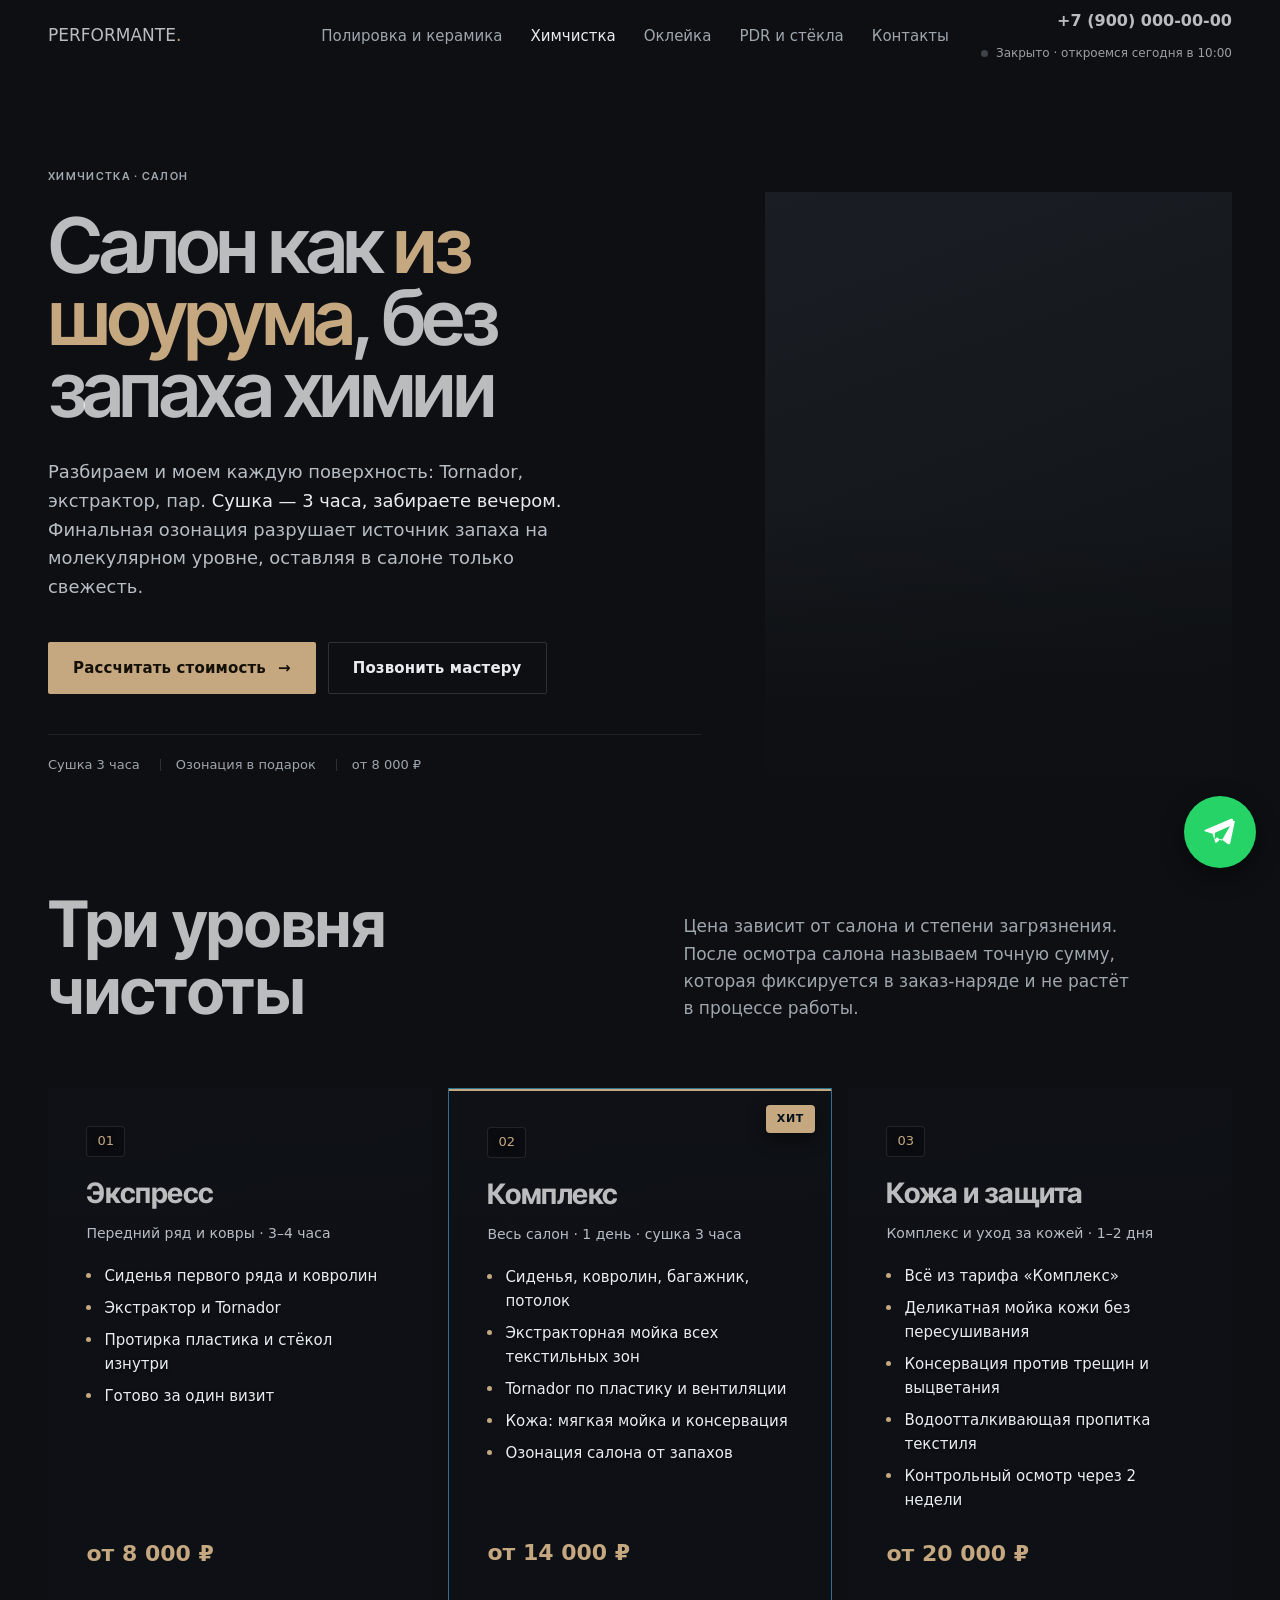
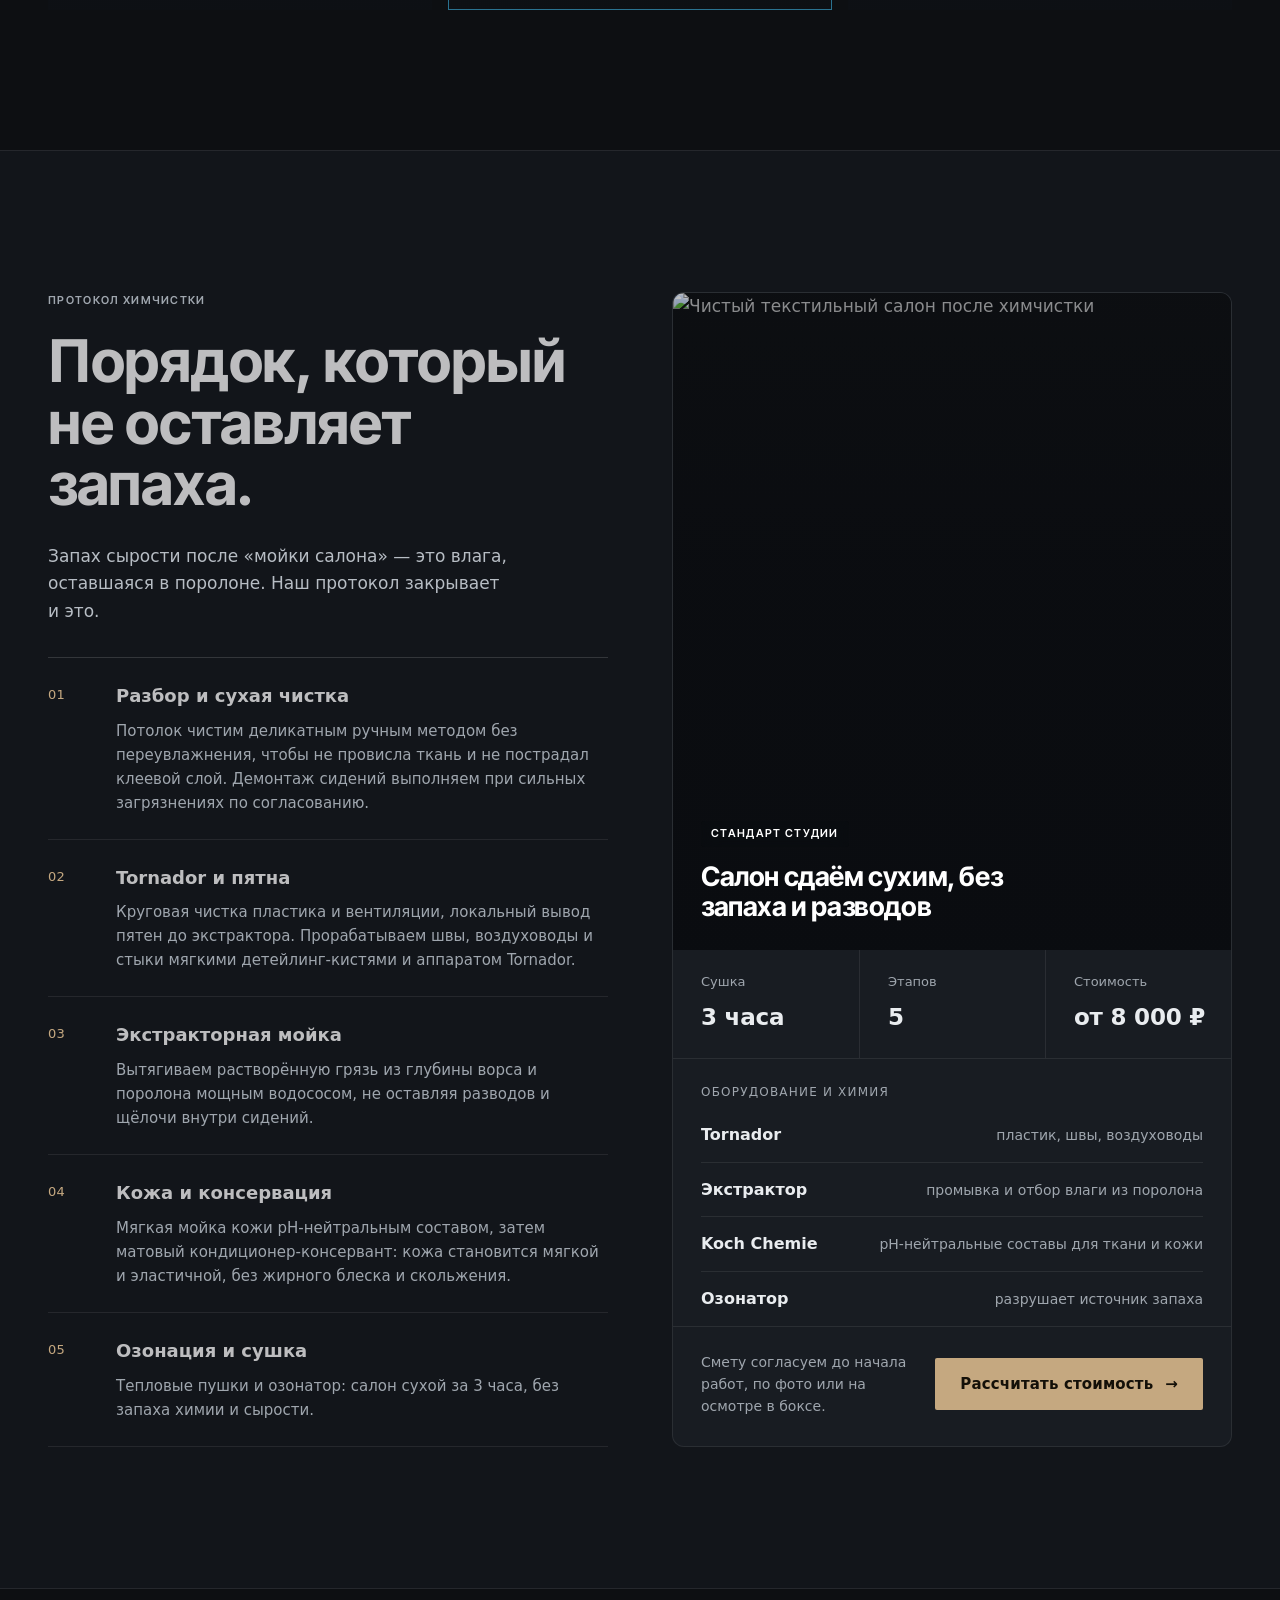
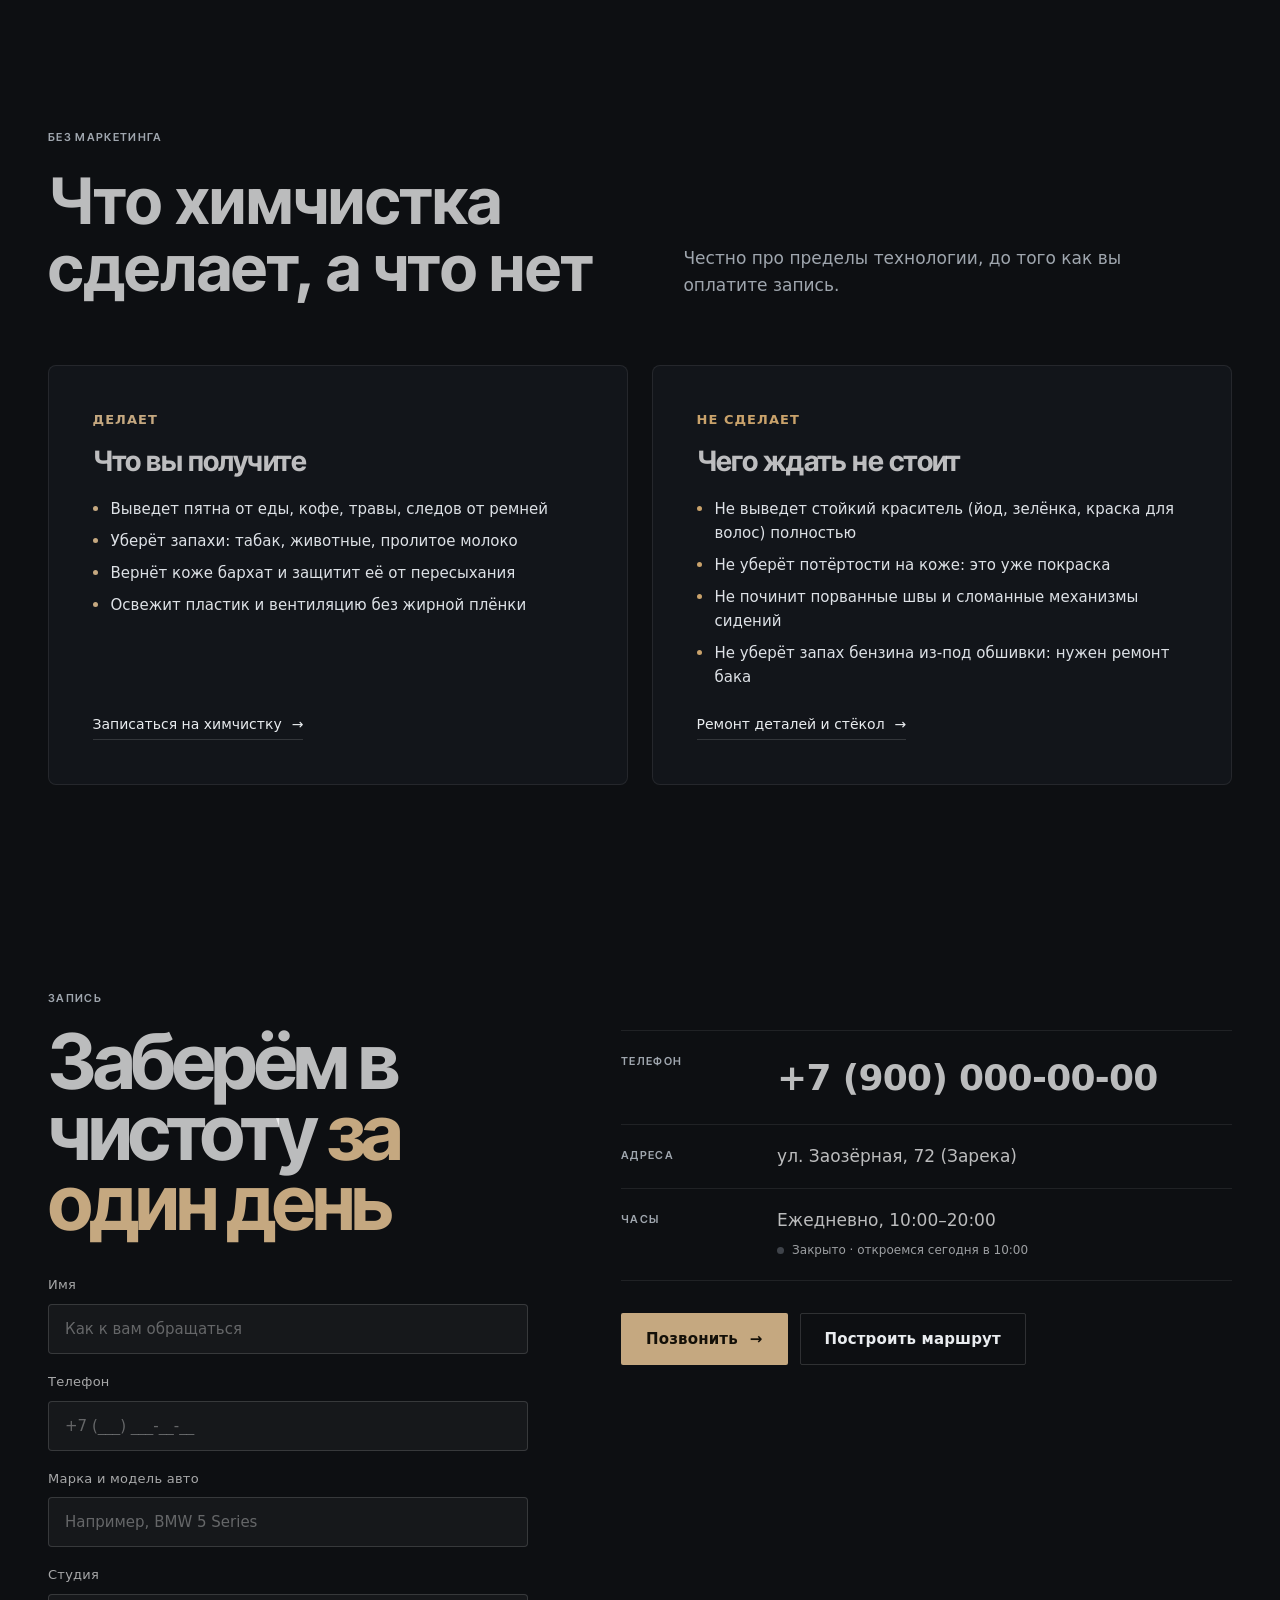
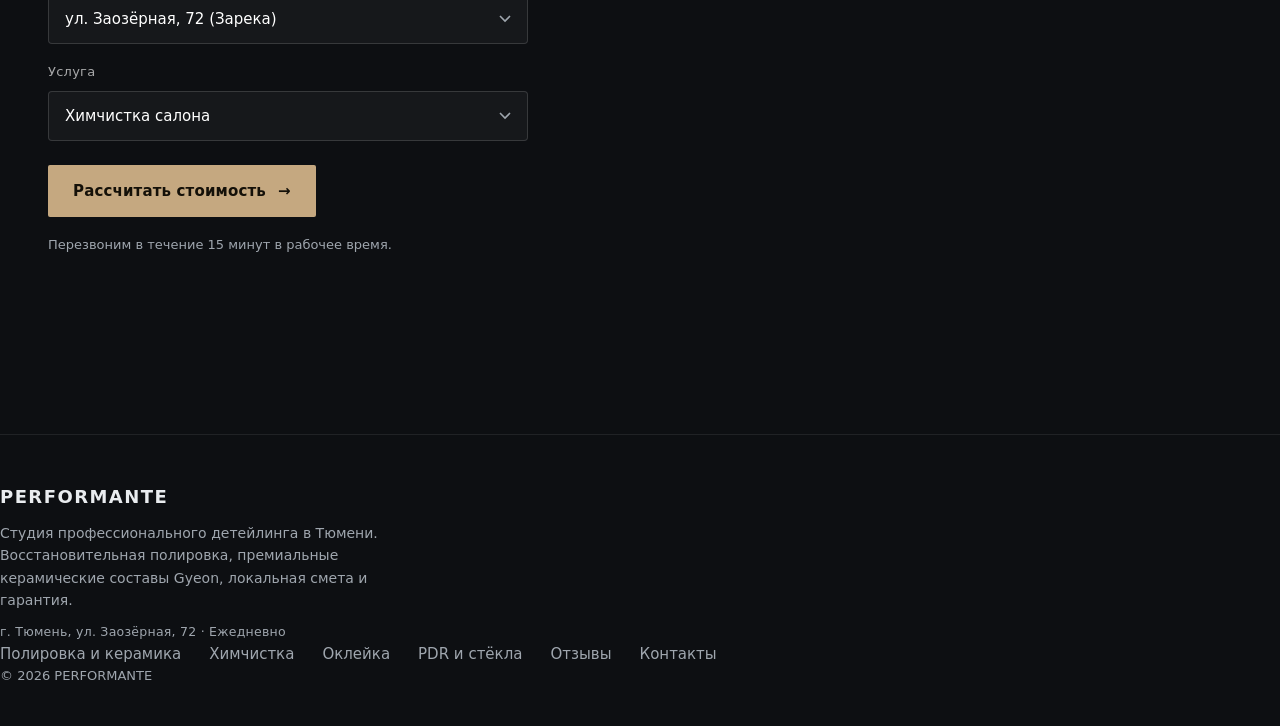
==== himchistka.html @ f7f0739e "feat: performante detailing site - standalone project - 6 pages: index, keramika, himchistka, okleyk" ====
<!DOCTYPE html>
<html lang="ru">
<head>
<meta charset="UTF-8">
<meta name="viewport" content="width=device-width, initial-scale=1, viewport-fit=cover">
<title>Химчистка салона, от 8 000 ₽ | PERFORMANTE</title>
<meta name="description" content="Комплексная детейлинг-химчистка салона в Тюмени. Tornador, экстракторная мойка, озонация от запахов, сушка за 3 часа, консервация кожи. Смета до начала работ.">
<meta name="theme-color" content="#0D0F12">
<meta property="og:type" content="website">
<meta property="og:title" content="Химчистка салона — PERFORMANTE">
<meta property="og:description" content="Tornador, экстрактор, озонация. Сушка 3 часа, салон готов к вечеру. Смета до начала работ.">
<meta property="og:image" content="assets/logo.png">
<link rel="icon" href="assets/favicon.svg">

<link rel="preconnect" href="https://fonts.googleapis.com">
<link rel="preconnect" href="https://fonts.gstatic.com" crossorigin>
<link href="https://fonts.googleapis.com/css2?family=Inter+Tight:wght@400;500;600;700&family=IBM+Plex+Mono:wght@400;500&display=swap" rel="stylesheet">
<link rel="preconnect" href="https://images.unsplash.com">
<link rel="stylesheet" href="assets/style.css">

<script type="application/ld+json">
{
  "@context": "https://schema.org",
  "@type": "Service",
  "name": "Химчистка салона",
  "provider": {
    "@type": "AutoWash",
    "name": "PERFORMANTE",
    "telephone": "+79000000000",
    "address": {
      "@type": "PostalAddress",
      "streetAddress": "ул. Заозёрная, 72 (мкр. Зарека)",
      "addressLocality": "Тюмень",
      "addressCountry": "RU"
    }
  },
  "offers": {
    "@type": "Offer",
    "priceCurrency": "RUB",
    "price": "8000",
    "priceSpecification": { "@type": "PriceSpecification", "minPrice": "8000", "priceCurrency": "RUB" }
  }
}
</script>
</head>
<body>
<a class="skip" href="#main">Перейти к содержанию</a>

<!-- ===== Шапка ===== -->
<header class="header" id="header">
  <div class="wrap">
    <a class="logo" href="index.html" aria-label="PERFORMANTE DETAILING">
      <span class="logo-text">PERFORMANTE<span class="logo-accent">.</span></span>
    </a>
    <nav class="nav" aria-label="Основная навигация">
      <a href="keramika.html">Полировка и керамика</a>
      <a href="himchistka.html" aria-current="page">Химчистка</a>
      <a href="okleyka.html">Оклейка</a>
      <a href="pdr-stekla.html">PDR и стёкла</a>
      <a href="kontakty.html">Контакты</a>
    </nav>
    <div class="header-meta">
      <a class="header-phone" href="https://wa.me/79000000000?text=Здравствуйте!%20Хочу%20узнать%20стоимость%20детейлинга%20для%20моего%20авто" target="_blank" rel="noopener noreferrer">+7 (900) 000-00-00</a>
      <span class="status" data-status><span class="dot" aria-hidden="true"></span><span data-status-text>10:00–20:00 ежедневно</span></span>
    </div>
    <button class="burger" id="burger" aria-label="Открыть меню" aria-expanded="false" aria-controls="mnav">
      <span></span><span></span>
    </button>
  </div>
</header>

<nav class="mnav" id="mnav" aria-label="Мобильная навигация">
  <a href="keramika.html">Полировка и керамика</a>
  <a href="himchistka.html" aria-current="page">Химчистка салона</a>
  <a href="okleyka.html">Оклейка плёнкой</a>
  <a href="pdr-stekla.html">PDR и стёкла</a>
      <a href="kontakty.html">Контакты</a>
  <p class="mnav-meta">ул. Заозёрная, 72 · мкр. Зарека · 10:00–20:00 ежедневно</p>
</nav>

<main id="main">

  <!-- ===== Hero ===== -->
  <section class="hero" aria-labelledby="hero-title">
    <div class="wrap">
      <div class="hero-grid">
        <div>
          <p class="label reveal"><span class="tick"></span>Химчистка · Салон</p>
          <h1 id="hero-title" class="reveal" style="margin-top:24px;font-size:clamp(40px,6vw,88px)">Салон как <span class="chrome">из шоурума</span>, без запаха химии</h1>
          <p class="hero-lead reveal">
            Разбираем и моем каждую поверхность: Tornador, экстрактор, пар.
            <em>Сушка&nbsp;— 3&nbsp;часа, забираете вечером.</em> Финальная озонация разрушает источник запаха на молекулярном уровне, оставляя в салоне только свежесть.
          </p>
          <div class="hero-cta reveal">
            <a class="btn btn-primary" href="https://wa.me/79000000000?text=Здравствуйте!%20Хочу%20узнать%20стоимость%20детейлинга%20для%20моего%20авто" target="_blank" rel="noopener noreferrer">Рассчитать стоимость <span class="arr" aria-hidden="true">→</span></a>
            <a class="btn btn-ghost" href="https://wa.me/79000000000?text=Здравствуйте!%20Хочу%20узнать%20стоимость%20детейлинга%20для%20моего%20авто" target="_blank" rel="noopener noreferrer">Позвонить мастеру</a>
          </div>
          <div class="hero-facts reveal">
            <span>Сушка 3 часа</span>
            <span>Озонация в подарок</span>
            <span>от 8 000 ₽</span>
          </div>
        </div>

        <figure class="hero-photo reveal" style="margin:0" data-img>
          <img
            src="https://images.unsplash.com/photo-1607860108855-64acf2078ed9?auto=format&fit=crop&w=1400&q=80"
            alt="Мастер чистит сиденье автомобиля экстрактором"
            width="1400" height="1750" fetchpriority="high">
        </figure>
      </div>
    </div>
  </section>

  <!-- ===== Тарифы ===== -->
  <section class="section" id="prices" aria-labelledby="prices-title">
    <div class="wrap">
      <div class="section-head">
        <div>
          <p class="label reveal"><span class="tick"></span>Тарифы</p>
          <h2 id="prices-title" class="reveal" style="margin-top:20px">Три уровня чистоты</h2>
        </div>
        <p class="reveal">Цена зависит от салона и степени загрязнения. После осмотра салона называем точную сумму, которая фиксируется в заказ-наряде и не растёт в процессе работы.</p>
      </div>

      <div class="tiers">
        <article class="card reveal">
          <div class="media" data-img>
            <img loading="lazy"
              src="https://images.unsplash.com/photo-1619642751034-765dfdf7c58e?auto=format&fit=crop&w=1000&q=80"
              alt="Тёмный тканевый салон, передние сиденья и ковролин крупным планом" width="1000" height="1250">
          </div>
          <div class="card-body">
            <p class="num mono">01</p>
            <h3>Экспресс</h3>
            <p class="card-meta">Передний ряд и ковры · 3–4 часа</p>
            <ul class="bullets">
              <li>Сиденья первого ряда и ковролин</li>
              <li>Экстрактор и Tornador</li>
              <li>Протирка пластика и стёкол изнутри</li>
              <li>Готово за один визит</li>
            </ul>
            <span class="price">от 8 000 ₽</span>
          </div>
        </article>

        <article class="card is-featured reveal">
          <span class="badge" aria-hidden="true">Хит</span>
          <div class="media" data-img>
            <img loading="lazy"
              src="https://images.unsplash.com/photo-1549399542-7e3f8b79c341?auto=format&fit=crop&w=1000&q=80"
              alt="Салон через открытую водительскую дверь: сиденья, руль, потолок" width="1000" height="1250">
          </div>
          <div class="card-body">
            <p class="num mono">02</p>
            <h3>Комплекс</h3>
            <p class="card-meta">Весь салон · 1 день · сушка 3 часа</p>
            <ul class="bullets">
              <li>Сиденья, ковролин, багажник, потолок</li>
              <li>Экстракторная мойка всех текстильных зон</li>
              <li>Tornador по пластику и вентиляции</li>
              <li>Кожа: мягкая мойка и консервация</li>
              <li>Озонация салона от запахов</li>
            </ul>
            <span class="price">от 14 000 ₽</span>
          </div>
        </article>

        <article class="card reveal">
          <div class="media" data-img>
            <img loading="lazy"
              src="https://images.unsplash.com/photo-1609521263047-f8f205293f24?auto=format&fit=crop&w=1000&q=80"
              alt="Тёмные кожаные сиденья после чистки и консервации" width="1000" height="1250">
          </div>
          <div class="card-body">
            <p class="num mono">03</p>
            <h3>Кожа и защита</h3>
            <p class="card-meta">Комплекс и уход за кожей · 1–2 дня</p>
            <ul class="bullets">
              <li>Всё из тарифа «Комплекс»</li>
              <li>Деликатная мойка кожи без пересушивания</li>
              <li>Консервация против трещин и выцветания</li>
              <li>Водоотталкивающая пропитка текстиля</li>
              <li>Контрольный осмотр через 2 недели</li>
            </ul>
            <span class="price">от 20 000 ₽</span>
          </div>
        </article>
      </div>
    </div>
  </section>

  <!-- ===== Протокол + кейс ===== -->
  <section class="section protocol protocol--std" aria-labelledby="protocol-title">
    <div class="wrap protocol-grid">
      <div>
        <p class="label reveal"><span class="tick"></span>Протокол химчистки</p>
        <h2 id="protocol-title" class="reveal" style="margin-top:20px">Порядок, который не оставляет запаха.</h2>
        <p class="lead reveal">Запах сырости после «мойки салона» — это влага, оставшаяся в поролоне. Наш протокол закрывает и это.</p>

        <dl class="sheet reveal" style="margin-top:32px">
          <div class="sheet-row">
            <span class="step mono">01</span>
            <dt>Разбор и сухая чистка</dt>
            <dd>Потолок чистим деликатным ручным методом без переувлажнения, чтобы не провисла ткань и не пострадал клеевой слой. Демонтаж сидений выполняем при сильных загрязнениях по согласованию.</dd>
          </div>
          <div class="sheet-row">
            <span class="step mono">02</span>
            <dt>Tornador и пятна</dt>
            <dd>Круговая чистка пластика и вентиляции, локальный вывод пятен до экстрактора. Прорабатываем швы, воздуховоды и стыки мягкими детейлинг-кистями и аппаратом Tornador.</dd>
          </div>
          <div class="sheet-row">
            <span class="step mono">03</span>
            <dt>Экстракторная мойка</dt>
            <dd>Вытягиваем растворённую грязь из глубины ворса и поролона мощным водососом, не оставляя разводов и щёлочи внутри сидений.</dd>
          </div>
          <div class="sheet-row">
            <span class="step mono">04</span>
            <dt>Кожа и консервация</dt>
            <dd>Мягкая мойка кожи pH-нейтральным составом, затем матовый кондиционер-консервант: кожа становится мягкой и эластичной, без жирного блеска и скольжения.</dd>
          </div>
          <div class="sheet-row">
            <span class="step mono">05</span>
            <dt>Озонация и сушка</dt>
            <dd>Тепловые пушки и озонатор: салон сухой за 3 часа, без запаха химии и сырости.</dd>
          </div>
        </dl>
      </div>

      <article class="std-card reveal" aria-labelledby="std-title">
        <figure class="std-photo">
          <img loading="lazy"
            src="https://images.unsplash.com/photo-1563720223185-11003d516935?auto=format&fit=crop&w=1200&q=80"
            alt="Чистый текстильный салон после химчистки" width="1200" height="800">
          <figcaption class="std-photo-cap">
            <span class="std-tag">Стандарт студии</span>
            <h3 id="std-title">Салон сдаём сухим, без запаха и разводов</h3>
          </figcaption>
        </figure>

        <dl class="std-stats">
          <div><dt>Сушка</dt><dd>3 часа</dd></div>
          <div><dt>Этапов</dt><dd>5</dd></div>
          <div><dt>Стоимость</dt><dd>от 8 000 ₽</dd></div>
        </dl>

        <div class="std-block">
          <p class="std-subtitle">Оборудование и химия</p>
          <ul class="std-list">
            <li><span class="std-name">Tornador</span><span class="std-note">пластик, швы, воздуховоды</span></li>
            <li><span class="std-name">Экстрактор</span><span class="std-note">промывка и отбор влаги из поролона</span></li>
            <li><span class="std-name">Koch Chemie</span><span class="std-note">pH-нейтральные составы для ткани и кожи</span></li>
            <li><span class="std-name">Озонатор</span><span class="std-note">разрушает источник запаха</span></li>
          </ul>
        </div>

        <div class="std-foot">
          <p>Смету согласуем до начала работ, по фото или на осмотре в боксе.</p>
          <a class="btn btn-primary" href="https://wa.me/79000000000?text=Здравствуйте!%20Хочу%20узнать%20стоимость%20детейлинга%20для%20моего%20авто" target="_blank" rel="noopener noreferrer">Рассчитать стоимость <span class="arr" aria-hidden="true">→</span></a>
        </div>
      </article>
    </div>
  </section>

  <!-- ===== Честность ===== -->
  <section class="section" aria-labelledby="honest-title">
    <div class="wrap">
      <div class="section-head">
        <div>
          <p class="label reveal"><span class="tick"></span>Без маркетинга</p>
          <h2 id="honest-title" class="reveal" style="margin-top:20px">Что химчистка сделает, а что нет</h2>
        </div>
        <p class="reveal">Честно про пределы технологии, до того как вы оплатите запись.</p>
      </div>

      <div class="compare">
        <article class="compare-card reveal">
          <p class="compare-kicker">Делает</p>
          <h3>Что вы получите</h3>
          <ul class="bullets">
            <li>Выведет пятна от еды, кофе, травы, следов от ремней</li>
            <li>Уберёт запахи: табак, животные, пролитое молоко</li>
            <li>Вернёт коже бархат и защитит её от пересыхания</li>
            <li>Освежит пластик и вентиляцию без жирной плёнки</li>
          </ul>
          <a class="more" href="https://wa.me/79000000000?text=Здравствуйте!%20Хочу%20узнать%20стоимость%20детейлинга%20для%20моего%20авто" target="_blank" rel="noopener noreferrer"><span>Записаться на химчистку</span> <span aria-hidden="true">→</span></a>
        </article>
        <article class="compare-card is-limit reveal">
          <p class="compare-kicker">Не сделает</p>
          <h3>Чего ждать не стоит</h3>
          <ul class="bullets">
            <li>Не выведет стойкий краситель (йод, зелёнка, краска для волос) полностью</li>
            <li>Не уберёт потёртости на коже: это уже покраска</li>
            <li>Не починит порванные швы и сломанные механизмы сидений</li>
            <li>Не уберёт запах бензина из-под обшивки: нужен ремонт бака</li>
          </ul>
          <a class="more" href="pdr-stekla.html"><span>Ремонт деталей и стёкол</span> <span aria-hidden="true">→</span></a>
        </article>
      </div>
    </div>
  </section>

  <!-- ===== Запись ===== -->
  <section class="section contacts" id="form" aria-labelledby="form-title">
    <div class="wrap contacts-grid">
      <div>
        <p class="label reveal"><span class="tick"></span>Запись</p>
        <h2 id="form-title" class="reveal" style="margin-top:20px;font-size:clamp(40px,6vw,84px)">Заберём в чистоту <span class="chrome">за один день</span></h2>

        <form class="lead-form reveal" id="lead" action="/api/lead" method="post" novalidate>
          <input type="hidden" name="page" value="himchistka">
          <label class="field">Имя
            <input type="text" name="name" autocomplete="name" required minlength="2" maxlength="60" placeholder="Как к вам обращаться">
          </label>
          <label class="field">Телефон
            <input type="tel" name="phone" autocomplete="tel" inputmode="tel" required placeholder="+7 (___) ___-__-__">
          </label>
          <label class="field">Марка и модель авто
            <input type="text" name="car" required maxlength="80" placeholder="Например, BMW 5 Series">
          </label>
          <label class="field">Студия
            <select name="branch" required>
              <option value="ул. Заозёрная, 72">ул. Заозёрная, 72 (Зарека)</option>
              <option value="ул. Заозёрная, 72">ул. Заозёрная, 72 (Зарека)</option>
            </select>
          </label>
          <label class="field">Услуга
            <select name="service" required>
              <option value="Полировка и керамика">Полировка и керамика</option>
              <option value="Химчистка салона" selected>Химчистка салона</option>
              <option value="Оклейка защитной плёнкой">Оклейка защитной плёнкой</option>
              <option value="PDR и ремонт стёкол">PDR и ремонт стёкол</option>
              <option value="Комплексный детейлинг">Комплексный детейлинг</option>
            </select>
          </label>
          <input class="hp" type="text" name="website" tabindex="-1" autocomplete="off" aria-hidden="true">
          <button class="btn btn-primary" type="submit">Рассчитать стоимость <span class="arr" aria-hidden="true">→</span></button>
          <p class="form-note">Перезвоним в течение 15 минут в рабочее время.</p>
          <p class="form-status" role="status" aria-live="polite" data-form-status></p>
        </form>
      </div>

      <div>
        <div class="c-list reveal">
          <div class="c-row">
            <span class="label">Телефон</span>
            <a class="c-phone" href="https://wa.me/79000000000?text=Здравствуйте!%20Хочу%20узнать%20стоимость%20детейлинга%20для%20моего%20авто" target="_blank" rel="noopener noreferrer">+7 (900) 000-00-00</a>
          </div>
          <div class="c-row">
            <span class="label">Адреса</span>
            <span>ул. Заозёрная, 72 (Зарека)</span>
          </div>
          <div class="c-row">
            <span class="label">Часы</span>
            <span>Ежедневно, 10:00–20:00<br>
              <span class="status" data-status style="margin-top:6px"><span class="dot" aria-hidden="true"></span><span data-status-text>—</span></span>
            </span>
          </div>
        </div>
        <div class="c-cta reveal">
          <a class="btn btn-primary" href="https://wa.me/79000000000?text=Здравствуйте!%20Хочу%20узнать%20стоимость%20детейлинга%20для%20моего%20авто" target="_blank" rel="noopener noreferrer">Позвонить <span class="arr" aria-hidden="true">→</span></a>
          <a class="btn btn-ghost" target="_blank" rel="noopener"
             href="https://yandex.ru/maps/?text=%D0%A2%D1%8E%D0%BC%D0%B5%D0%BD%D1%8C%2C%20%D1%83%D0%BB.%20%D0%97%D0%B0%D0%BE%D0%B7%D1%91%D1%80%D0%BD%D0%B0%D1%8F%2C%2072">
             Построить маршрут</a>
        </div>
      </div>
    </div>
  </section>
</main>

<!-- ===== Футер ===== -->
<footer class="footer">
    <div class="footer-brand">
      <a class="logo-text" href="index.html">PERFORMANTE</a>
      <p class="footer-desc">Студия профессионального детейлинга в Тюмени. Восстановительная полировка, премиальные керамические составы Gyeon, локальная смета и гарантия.</p>
      <small class="footer-meta">г. Тюмень, ул. Заозёрная, 72 · Ежедневно</small>
    </div>
    <nav aria-label="Навигация в подвале">
      <a href="keramika.html">Полировка и керамика</a>
      <a href="himchistka.html">Химчистка</a>
      <a href="okleyka.html">Оклейка</a>
      <a href="pdr-stekla.html">PDR и стёкла</a>
      <a href="index.html#reviews">Отзывы</a>
      <a href="kontakty.html">Контакты</a>
    </nav>
    <p class="foot-copy">© <span id="year">2026</span> PERFORMANTE</p>
  </div>
</footer>

<!-- ===== Липкая мобильная панель ===== -->
<div class="mbar" role="region" aria-label="Быстрая связь">
  <span class="status" data-status><span class="dot" aria-hidden="true"></span><span data-status-text>10:00–20:00</span></span>
  <a class="btn btn-primary" href="https://wa.me/79000000000?text=Здравствуйте!%20Хочу%20узнать%20стоимость%20детейлинга%20для%20моего%20авто" target="_blank" rel="noopener noreferrer">Позвонить</a>
  <a class="btn btn-ghost" href="https://wa.me/79000000000?text=Здравствуйте!%20Хочу%20узнать%20стоимость%20детейлинга%20для%20моего%20авто" target="_blank" rel="noopener noreferrer">Записаться</a>
</div>

<script>
(function () {
  'use strict';

  /* ---- Статус Открыто/Закрыто ---- */
  var OPEN = 10 * 60, CLOSE = 20 * 60;
  function ekbMinutes() {
    var parts = new Intl.DateTimeFormat('ru-RU', {
      timeZone: 'Asia/Yekaterinburg', hour: '2-digit', minute: '2-digit', hour12: false
    }).formatToParts(new Date());
    var h = 0, m = 0;
    parts.forEach(function (p) {
      if (p.type === 'hour') h = parseInt(p.value, 10) % 24;
      if (p.type === 'minute') m = parseInt(p.value, 10);
    });
    return h * 60 + m;
  }
  function updateStatus() {
    var now = ekbMinutes();
    var open = now >= OPEN && now < CLOSE;
    var text;
    if (open) {
      text = (CLOSE - now <= 60) ? 'Открыто · закрываемся в 20:00' : 'Открыто до 20:00';
    } else {
      text = now < OPEN ? 'Закрыто · откроемся сегодня в 10:00' : 'Закрыто · откроемся завтра в 10:00';
    }
    document.querySelectorAll('[data-status]').forEach(function (el) {
      el.classList.toggle('is-open', open);
      var t = el.querySelector('[data-status-text]');
      if (t) t.textContent = text;
    });
  }
  updateStatus();
  setInterval(updateStatus, 60000);

  /* ---- Шапка при скролле ---- */
  var header = document.getElementById('header');
  function onScroll() { header.classList.toggle('is-scrolled', window.scrollY > 8); }
  onScroll();
  window.addEventListener('scroll', onScroll, { passive: true });

  /* ---- Мобильное меню ---- */
  var burger = document.getElementById('burger');
  var mnav = document.getElementById('mnav');
  function setMenu(open) {
    burger.setAttribute('aria-expanded', String(open));
    burger.setAttribute('aria-label', open ? 'Закрыть меню' : 'Открыть меню');
    mnav.classList.toggle('is-open', open);
    document.body.style.overflow = open ? 'hidden' : '';
  }
  burger.addEventListener('click', function () {
    setMenu(burger.getAttribute('aria-expanded') !== 'true');
  });
  mnav.addEventListener('click', function (e) { if (e.target.tagName === 'A') setMenu(false); });
  document.addEventListener('keydown', function (e) {
    if (e.key === 'Escape' && mnav.classList.contains('is-open')) { setMenu(false); burger.focus(); }
  });

  /* ---- Фолбэк битых фото ---- */
  document.querySelectorAll('[data-img] img').forEach(function (img) {
    var box = img.closest('[data-img]');
    function broken() { box.classList.add('is-broken'); }
    if (img.complete && img.naturalWidth === 0) broken();
    img.addEventListener('error', broken);
  });

  /* ---- Появление блоков ---- */
  var targets = document.querySelectorAll('.reveal, .hero-photo');
  if ('IntersectionObserver' in window) {
    var io = new IntersectionObserver(function (entries) {
      entries.forEach(function (en) {
        if (en.isIntersecting) { en.target.classList.add('is-in'); io.unobserve(en.target); }
      });
    }, { rootMargin: '0px 0px -8% 0px', threshold: 0.08 });
    targets.forEach(function (el) { io.observe(el); });
  } else {
    targets.forEach(function (el) { el.classList.add('is-in'); });
  }

    /* ---- Форма заявки ---- */
  var form = document.getElementById('lead');
  if (form) {
    var statusEl = form.querySelector('[data-form-status]');
    form.addEventListener('submit', function (e) {
      e.preventDefault();
      var name = form.elements.name.value.trim();
      var phone = form.elements.phone.value.trim();
      var car = form.elements.car.value.trim();
      var branch = form.elements.branch.value;
      var service = form.elements.service.value;
      form.classList.add('was-validated');
      if (name.length < 2 || phone.replace(/\D/g, '').length < 10 || car.length < 2 || service === '') {
        statusEl.classList.add('is-error');
        statusEl.textContent = 'Заполните имя, телефон, марку авто и выберите услугу.';
        return;
      }
      statusEl.classList.remove('is-error');
      statusEl.textContent = 'Отправляем…';
      var btn = form.querySelector('button[type="submit"]');
      btn.disabled = true;
      fetch(form.action, {
        method: 'POST',
        headers: { 'Content-Type': 'application/json' },
        body: JSON.stringify({
          name: name,
          phone: phone,
          car: car,
          branch: branch,
          service: service,
          page: form.elements.page ? form.elements.page.value : ''
        })
      }).then(function (r) {
        if (!r.ok) throw new Error('bad status');
        statusEl.textContent = 'Заявка принята. Мастер перезвонит в течение 15 минут в рабочее время.';
        form.reset();
      }).catch(function () {
        statusEl.textContent = 'Не отправилось. Позвоните нам: +7 (900) 000-00-00.';
      }).finally(function () {
        btn.disabled = false;
      });
    });
  }

  /* ---- Год ---- */
  var y = document.getElementById('year');
  if (y) y.textContent = new Date().getFullYear();
})();
</script>
  <div class="floating-messengers" aria-label="Быстрая связь в мессенджерах">
    <a class="fm-wa" href="https://wa.me/79000000000?text=Здравствуйте!%20Хочу%20узнать%20стоимость%20детейлинга%20для%20моего%20авто" target="_blank" rel="noopener" aria-label="Написать в WhatsApp">
      <svg viewBox="0 0 24 24" fill="currentColor" aria-hidden="true"><path d="M21.94 4.6 18.9 19.16c-.23 1.03-.84 1.28-1.7.8l-4.7-3.47-2.27 2.18c-.25.25-.46.46-.94.46-.47 0-.4-.18-.56-.63L6.99 13.2l-4.66-1.46c-1.01-.31-1.03-1 .21-1.48L19.42 3.2c.83-.31 1.63.19 1.35 1.4h.17ZM8.66 12.53l-.32 4.6 1.63-1.6 3.13 2.31 5.6-9.9-10.04 4.59Z"/></svg>
    </a>
  </div>
</body>
</html>
---- assets/style.css ----
/* ===== Шрифты ===== */
@font-face{
  font-family:"Garamond Libre";
  src:url("fonts/GaramondLibre-Regular.ttf") format("truetype");
  font-weight:400;font-style:normal;font-display:swap;
}
@font-face{
  font-family:"Garamond Libre";
  src:url("fonts/GaramondLibre-Bold.ttf") format("truetype");
  font-weight:700;font-style:normal;font-display:swap;
}
@font-face{
  font-family:"Garamond Libre";
  src:url("fonts/GaramondLibre-Italic.ttf") format("truetype");
  font-weight:400;font-style:italic;font-display:swap;
}

/* ===== Токены ===== */
:root{
  --bg:#0D0F12;
  --bg-2:#12151A;
  --bg-3:#181C22;
  --line:rgba(255,255,255,.08);
  --line-2:rgba(255,255,255,.14);
  --text:#E9ECEF;
  --muted:#9FA6AE;
   --accent:#C5A880;--accent-glow:rgba(197,168,128,0.25);--cyan:var(--accent);
  --accent-ink:#141008;--cyan-ink:var(--accent-ink);
  /* Хром: только логотип и крупные заголовки */
  --chrome:linear-gradient(176deg,#FFFFFF 0%,#D9DEE4 30%,#8E969F 49%,#5E656D 53%,#C9CFD6 72%,#F2F4F6 100%);
  --sans:"Manrope",system-ui,-apple-system,"Segoe UI",Roboto,sans-serif;
  --display:"Inter Tight",system-ui,-apple-system,"Segoe UI",Roboto,sans-serif;
  --mono:var(--sans);
  --ease:cubic-bezier(.2,.7,.1,1);
  --wrap:1280px;
  --pad:clamp(20px,4vw,48px);
  --header-h:72px;
}

*,*::before,*::after{box-sizing:border-box}
html{scroll-behavior:smooth;-webkit-text-size-adjust:100%}
body{
  margin:0;background:var(--bg);color:var(--text);
  font:400 17px/1.6 var(--sans);color:rgba(255,255,255,.72);
  -webkit-font-smoothing:antialiased;text-rendering:optimizeLegibility;
}
img{display:block;max-width:100%;height:auto}
a{color:inherit;text-decoration:none}
button{font:inherit;color:inherit}
:focus-visible{outline:2px solid var(--cyan);outline-offset:3px;border-radius:2px}

.skip{position:absolute;left:-9999px;top:8px;z-index:200;background:var(--cyan);color:var(--cyan-ink);padding:10px 14px;font-weight:600}
.skip:focus{left:8px}

.wrap{max-width:var(--wrap);margin:0 auto;padding:0 var(--pad)}
.mono{font-family:var(--mono);font-size:13px;letter-spacing:.02em}
.label{font-family:var(--display);font-size:11px;font-weight:600;letter-spacing:.12em;text-transform:uppercase;color:var(--muted);font-variant-numeric:tabular-nums}
/* Линия перед надзаголовком читается как «— ТАРИФЫ»: скрываем */
.label .tick{display:none}

/* Акцентное слово: сплошной цвет вместо фольгированного градиента */
.chrome{color:var(--cyan)}

h1,h2,h3{margin:0;font-family:var(--display);font-weight:700;letter-spacing:-.005em;line-height:1.05}
h2{font-size:clamp(34px,5vw,64px)}
h3{font-size:clamp(22px,2.2vw,30px);letter-spacing:-.015em;line-height:1.15}
p{margin:0}

/* ===== Кнопки ===== */
.btn{
  display:inline-flex;align-items:center;gap:12px;
  height:52px;padding:0 24px;border-radius:2px;
  font-weight:600;font-size:15px;letter-spacing:.01em;
  border:1px solid transparent;cursor:pointer;
  transition:background-color .25s var(--ease),border-color .25s var(--ease),color .25s var(--ease);
}
.btn-primary{background:var(--cyan);color:var(--cyan-ink)}
.btn-primary:hover{background:#D4BC96}
.btn-ghost{border-color:var(--line-2);color:var(--text)}
.btn-ghost:hover{border-color:var(--text)}
.btn .arr{transition:transform .25s var(--ease)}
.btn:hover .arr{transform:translateX(4px)}

/* ===== Статус ===== */
.status{display:inline-flex;align-items:center;gap:8px;font-size:12px;color:var(--text);opacity:.65;font-variant-numeric:tabular-nums;white-space:nowrap}
.status .dot{width:7px;height:7px;border-radius:50%;background:#5A6068}
.status.is-open .dot{background:var(--cyan)}
.status.is-open{color:var(--text)}

/* ===== Шапка ===== */
.header{
  position:fixed;inset:0 0 auto 0;z-index:100;height:var(--header-h);
  transition:background-color .3s var(--ease),border-color .3s var(--ease);
  border-bottom:1px solid transparent;
}
.header.is-scrolled{background:rgba(13,15,18,.86);backdrop-filter:blur(14px);-webkit-backdrop-filter:blur(14px);border-color:var(--line)}
.header .wrap{height:100%;display:flex;align-items:center;gap:32px}
.logo{display:flex;flex-direction:column;line-height:1}
.logo b{font-weight:700;font-size:19px;letter-spacing:.04em}
.logo b span{font-weight:700}
.logo small{font-size:10px;font-weight:500;letter-spacing:.14em;text-transform:uppercase;color:var(--muted);margin-top:5px}
.nav{display:flex;gap:28px;margin-left:auto}
.nav a{font-size:15px;color:var(--muted);transition:color .2s}
.nav a:hover,.nav a[aria-current="page"]{color:var(--text)}
.header-phone{font-weight:600;font-size:16px;white-space:nowrap}
.header-meta{display:flex;flex-direction:column;align-items:flex-end;gap:10px}
.burger{display:none;margin-left:auto;width:44px;height:44px;border:1px solid var(--line-2);background:none;border-radius:2px;cursor:pointer;position:relative}
.burger span{position:absolute;left:12px;right:12px;height:1px;background:var(--text);transition:transform .3s var(--ease),opacity .2s}
.burger span:nth-child(1){top:17px}
.burger span:nth-child(2){top:26px}
.burger[aria-expanded="true"] span:nth-child(1){transform:translateY(4.5px) rotate(45deg)}
.burger[aria-expanded="true"] span:nth-child(2){transform:translateY(-4.5px) rotate(-45deg)}

.mnav{
  position:fixed;inset:var(--header-h) 0 0 0;z-index:99;background:var(--bg);
  padding:32px var(--pad);display:flex;flex-direction:column;gap:6px;
  opacity:0;visibility:hidden;transition:opacity .3s var(--ease),visibility .3s;
}
.mnav.is-open{opacity:1;visibility:visible}
.mnav a{font-size:30px;font-weight:600;letter-spacing:-.02em;padding:10px 0;border-bottom:1px solid var(--line)}
.mnav .mnav-meta{margin-top:24px;color:var(--muted);font-size:14px;font-variant-numeric:tabular-nums}

/* ===== Hero ===== */
.hero{position:relative;padding:calc(var(--header-h) + clamp(40px,8vw,96px)) 0 0;overflow:hidden}
.hero-grid{display:grid;grid-template-columns:7fr 5fr;gap:clamp(32px,5vw,72px);align-items:end}
.hero h1{font-family:var(--display);font-weight:600;font-size:clamp(52px,8.6vw,128px);line-height:.94;letter-spacing:-.045em}
.hero-lead{margin-top:32px;max-width:520px;font-size:clamp(17px,1.4vw,19px);color:#B7BDC4}
.hero-lead em{font-style:normal;color:var(--text)}
.hero-cta{display:flex;flex-wrap:wrap;gap:12px;margin-top:40px}
.hero-grid--top{align-items:start}
.hero-facts{display:flex;flex-wrap:wrap;gap:10px 20px;margin-top:40px;padding-top:20px;border-top:1px solid var(--line);color:var(--muted);font-size:13px;font-variant-numeric:tabular-nums}
.foot-copy{font-variant-numeric:tabular-nums}
.hero-facts span{position:relative;padding-left:16px}
.hero-facts span::before{content:"";position:absolute;left:0;top:50%;width:1px;height:12px;background:var(--line-2);transform:translateY(-50%)}
.hero-facts span:first-child{padding-left:0}
.hero-facts span:first-child::before{display:none}

.hero-photo{margin-bottom:10px;position:relative;aspect-ratio:4/5;max-height:640px;background:var(--bg-2);overflow:hidden}
.hero-photo img{width:100%;height:100%;object-fit:cover;transform:scale(1.04);transition:transform 1.6s var(--ease)}
.hero-photo.is-in img{transform:scale(1)}
.hero-photo::after{content:"";position:absolute;inset:0;background:linear-gradient(to top,rgba(13,15,18,.9) 0%,rgba(13,15,18,.55) 20%,rgba(13,15,18,0) 45%);pointer-events:none}
.hero-photo figcaption{position:absolute;left:20px;bottom:18px;z-index:2;color:#C9CED4}

/* Линейный силуэт + волна (из обложки ВК) */
.lineband{position:relative;margin-top:clamp(32px,4vw,56px);height:clamp(80px,10vw,140px);border-top:1px solid var(--line)}
/* Секция сразу после Hero: не складываем полный отступ с волной */
.hero + .section{padding-top:clamp(48px,6vw,80px)}
.lineband svg{position:absolute;inset:0;width:100%;height:100%}
.lineband .wave path{fill:none;stroke:var(--cyan);stroke-width:1;vector-effect:non-scaling-stroke}

/* ===== Секции ===== */
.section{padding:clamp(80px,11vw,160px) 0}
.section-head{display:grid;grid-template-columns:1.1fr 1fr;gap:32px;align-items:end;align-items:last baseline;margin-bottom:clamp(40px,5vw,64px)}
.section-head p{color:var(--muted);max-width:460px;justify-self:start;margin:0}

/* ===== Bento услуг ===== */
.bento{display:grid;grid-template-columns:2fr 1fr;grid-template-rows:auto auto;gap:16px}
.card{position:relative;display:flex;flex-direction:column;justify-content:flex-end;min-height:340px;background:var(--bg-2);overflow:hidden;isolation:isolate}
.card-main{grid-row:span 2;min-height:clamp(520px,60vw,760px)}
.card-wide{grid-column:1 / -1;min-height:360px;flex-direction:row;align-items:stretch}
.card .media{position:absolute;inset:0;z-index:-1}
.card .media img{width:100%;height:100%;object-fit:cover;transition:transform 1.2s var(--ease)}
.card:hover .media img{transform:scale(1.035)}
.card .media::after{content:"";position:absolute;inset:0;background:linear-gradient(to top,rgba(10,12,16,.96) 0%,rgba(10,12,16,.78) 60%,rgba(10,12,16,.25) 100%)}
.card-body{padding:clamp(24px,3vw,40px);position:relative;z-index:1}
.card .num{font-size:13px;font-weight:500;letter-spacing:.01em}
.card .num .mono{margin-right:6px;opacity:.75}
.card .num{color:var(--accent);text-shadow:0 1px 6px rgba(0,0,0,.45)}
.tiers .badge{position:absolute;top:16px;right:16px;z-index:2;font-size:11px;font-weight:700;letter-spacing:.06em;text-transform:uppercase;color:#04111A;background:#C5A880;padding:5px 11px;border-radius:4px;box-shadow:0 6px 18px rgba(0,0,0,.45)}
/* Мелкий кегль списков на светлых фото: приглушённый белый и плотная тень */
.card .bullets li{color:#E8EDF2;text-shadow:0 1px 3px rgba(0,0,0,.6)}
/* Bento на главной: текст поднимается выше середины, верх оверлея плотнее */
.bento .card .media::after{background:linear-gradient(to top,rgba(10,12,16,.97) 0%,rgba(10,12,16,.88) 55%,rgba(10,12,16,.55) 100%)}
/* Малые карточки: текст занимает почти всю высоту, затемняем плотнее */
.bento .card:not(.card-main) .media::after{background:linear-gradient(to top,rgba(10,12,16,.98) 0%,rgba(10,12,16,.94) 55%,rgba(10,12,16,.82) 100%)}
.card .num{display:inline-block;align-self:flex-start;color:var(--cyan);margin:0 0 14px;padding:4px 10px;border-radius:4px;background:rgba(10,12,16,.82);border:1px solid rgba(255,255,255,.1);backdrop-filter:blur(8px);-webkit-backdrop-filter:blur(8px)}
.card p{color:#B7BDC4;margin-top:12px;max-width:520px}
.bullets{list-style:none;margin:20px 0 0;padding:0;display:grid;gap:8px}
.bullets li{position:relative;padding-left:18px;font-size:15px;color:#DDE1E6}
.bullets li::before{content:"";position:absolute;left:0;top:.62em;width:5px;height:5px;border-radius:50%;background:var(--cyan)}
.more{display:inline-flex;align-items:center;gap:10px;margin-top:24px;font-size:14px;font-weight:500;color:var(--text);border-bottom:1px solid var(--line-2);padding-bottom:4px;transition:border-color .2s}
.card:hover .more{border-color:var(--cyan)}
.card-link{position:absolute;inset:0;z-index:1}
.card-wide .media{position:relative;inset:auto;flex:1.3;z-index:0}
.card-wide .media::after{background:linear-gradient(90deg,rgba(13,15,18,0) 50%,var(--bg-2) 100%)}
.card-wide .card-body{flex:1;display:flex;flex-direction:column;justify-content:center}

/* Фолбэк для битых фото */
.media.is-broken img,.hero-photo.is-broken img,.ba.is-broken img{opacity:0}
.media.is-broken,.hero-photo.is-broken,.ba.is-broken{background:linear-gradient(160deg,#1A1E24 0%,#0F1215 100%)}

/* ===== До / После ===== */
.ba-wrap{display:grid;grid-template-columns:1fr 2.2fr;gap:clamp(32px,5vw,72px);align-items:center}
.ba-wrap p{color:var(--muted);margin-top:20px;max-width:380px}
.ba{display:grid;grid-template-columns:1fr 1fr;gap:16px}
.ba-shot{position:relative;margin:0;aspect-ratio:16/11;overflow:hidden;background:var(--bg-2);border:1px solid rgba(255,255,255,.08)}
.ba-shot img{display:block;width:100%;height:100%;object-fit:cover}
.ba-shot figcaption{
  position:absolute;left:16px;bottom:16px;padding:6px 10px;border-radius:4px;
  background:rgba(13,15,18,.55);color:#D7DCE2;backdrop-filter:blur(8px);border:1px solid rgba(255,255,255,.12);
}

/* ===== Хлебные крошки ===== */
.crumbs{display:flex;align-items:center;gap:8px;font-size:13px;color:var(--muted);flex-wrap:wrap}
.crumbs a{color:var(--muted)}
.crumbs a:hover{color:var(--text)}
.crumbs span{color:var(--text)}
.crumbs .sep{opacity:.5}

/* ===== Прайс-лист услуги ===== */
.price-list{margin:0;border-top:1px solid var(--line-2)}
.price-row{display:grid;grid-template-columns:1fr auto;gap:20px;align-items:baseline;padding:22px 0;border-bottom:1px solid var(--line)}
.price-row dt{font-weight:600;font-size:17px}
.price-row dt span{display:block;font-weight:400;font-size:14px;color:var(--muted);margin-top:6px}
.price-row dd{margin:0;font-family:var(--mono);font-size:17px;color:var(--cyan);white-space:nowrap}

/* ===== Лист приёмки ===== */
.protocol{background:var(--bg-2);border-top:1px solid var(--line);border-bottom:1px solid var(--line)}
.protocol-grid{display:grid;grid-template-columns:1fr 1.15fr;gap:clamp(40px,6vw,96px);align-items:start}
.protocol h2{font-size:clamp(36px,4.6vw,60px)}
.protocol .lead{margin-top:28px;color:#B7BDC4;max-width:460px}
.sheet{margin:0;border-top:1px solid var(--line-2)}
.sheet-row{display:grid;grid-template-columns:56px 1fr 1.2fr;gap:20px;padding:24px 0;border-bottom:1px solid var(--line)}
.sheet-row dt{font-weight:600;font-size:18px}
.sheet-row dd{margin:0;color:var(--muted);font-size:15px}
.sheet-row .step{color:var(--cyan);padding-top:3px}
.sheet-row dd b{color:var(--text);font-weight:500}
/* Протокол в 5 колонок (keramika, okleyka, pdr) */
.steps{display:grid;grid-template-columns:repeat(5,minmax(0,1fr));gap:28px;border-top:1px solid var(--line-2);padding-top:28px}
.step-item .step{display:block;color:var(--cyan);margin-bottom:14px}
.step-item dt{font-weight:600;font-size:18px;line-height:1.3}
.step-item dd{margin:10px 0 0;color:var(--muted);font-size:15px}
@media (max-width:1080px){.steps{grid-template-columns:repeat(3,minmax(0,1fr))}}
@media (max-width:760px){.steps{grid-template-columns:1fr;gap:22px}}

/* ===== Контакты ===== */
.locate{padding-bottom:0}
.contacts-grid{display:grid;grid-template-columns:1fr 1.2fr;gap:clamp(32px,5vw,72px);align-items:stretch}
.contacts{padding-top:clamp(40px,5vw,64px)}
.contacts h2{font-size:clamp(56px,9vw,132px);line-height:.92;letter-spacing:-.045em}
.c-list{margin-top:40px;display:grid;gap:0;border-top:1px solid var(--line)}
.c-row{display:grid;grid-template-columns:140px 1fr;gap:16px;padding:18px 0;border-bottom:1px solid var(--line)}
.c-row .label{padding-top:4px}
.c-phone{font-size:clamp(26px,3vw,36px);font-weight:600;letter-spacing:-.02em}
.c-cta{display:flex;flex-wrap:wrap;gap:12px;margin-top:32px}
.map{position:relative;min-height:440px;background:var(--bg-2);border:1px solid rgba(255,255,255,.08);overflow:hidden}
.map iframe{position:absolute;inset:0;width:100%;height:100%;border:0;filter:invert(90%) hue-rotate(180deg) brightness(95%) contrast(90%)}

/* ===== Футер ===== */
.footer{border-top:1px solid var(--line);padding:48px 0 40px}
.footer .wrap{display:flex;flex-wrap:wrap;gap:24px 48px;align-items:flex-start;justify-content:space-between}
.footer nav{display:flex;flex-wrap:wrap;gap:12px 28px}
.footer nav a{color:var(--muted);font-size:15px}
.footer nav a:hover{color:var(--text)}
.footer .mono,.footer .foot-copy{color:var(--muted);font-size:13px}

/* ===== Липкая мобильная панель ===== */
.mbar{display:none}

/* ===== Появление ===== */
.reveal{opacity:0;transform:translateY(24px);transition:opacity .9s var(--ease),transform .9s var(--ease)}
.reveal.is-in{opacity:1;transform:none}

/* ===== Адаптив ===== */
@media (max-width:1080px){
  .nav,.header-meta{display:none}
  .burger{display:block}
  .hero-grid{grid-template-columns:1fr}
  .hero-photo{margin-bottom:10px;aspect-ratio:16/11;max-height:none}
  .section-head{grid-template-columns:1fr}
  .section-head p{justify-self:start}
  .protocol-grid,.contacts-grid,.ba-wrap{grid-template-columns:1fr}
}
@media (max-width:760px){
  body{padding-bottom:calc(68px + env(safe-area-inset-bottom))}
  .hero-facts{padding-right:52px;gap:8px 16px}
  .hero-facts span{padding-left:0}
  .hero-facts span::before{display:none}
  .bento{grid-template-columns:1fr}
  .card-main{grid-row:auto;min-height:520px}
  .card-wide{flex-direction:column}
  .card-wide .media{position:absolute;inset:0;z-index:-1}
  .card-wide .media::after{background:linear-gradient(180deg,rgba(13,15,18,.05) 20%,rgba(13,15,18,.92) 100%)}
  .card-wide .card-body{justify-content:flex-end;min-height:420px}
  .sheet-row{grid-template-columns:40px 1fr}
  .sheet-row dd{grid-column:2}
  .c-row{grid-template-columns:1fr;gap:4px}
  .ba{display:grid;grid-template-columns:1fr;gap:16px;aspect-ratio:auto}
  .ba-shot{position:relative;margin:0;width:100%;height:auto;aspect-ratio:16/10;overflow:hidden;border-radius:8px}
  .ba-shot img{display:block;width:100%;height:auto;aspect-ratio:16/10;object-fit:cover}
  .mbar{
    display:grid;grid-template-columns:1fr 1fr;gap:8px;
    position:fixed;left:0;right:0;bottom:0;z-index:100;
    padding:8px 12px calc(8px + env(safe-area-inset-bottom));
    background:rgba(13,15,18,.94);backdrop-filter:blur(14px);-webkit-backdrop-filter:blur(14px);
    border-top:1px solid var(--line)
  }
  .mbar .btn{height:50px;justify-content:center;padding:0 12px}
  .mbar .status{grid-column:1 / -1;justify-content:center;padding-bottom:2px}
}
@media (prefers-reduced-motion:reduce){
  html{scroll-behavior:auto}
  *,*::before,*::after{animation:none!important;transition:none!important}
  .reveal{opacity:1;transform:none}
  .draw{stroke-dashoffset:0}
}

/* ===================================================================
   Компоненты внутренних страниц: формы, До/После, тарифы, сравнение, карта
   =================================================================== */

/* ---- Формы ---- */
.lead-form{display:grid;gap:18px;max-width:480px;margin-top:36px}
.lead-form .field{display:grid;gap:8px;font-size:13px;font-weight:500;letter-spacing:.02em;color:rgba(255,255,255,.64)}
.lead-form input:not([type=hidden]),
.lead-form select,
.lead-form textarea{
  width:100%;height:50px;padding:0 16px;
  background:rgba(255,255,255,.04);
  border:1px solid rgba(255,255,255,.14);border-radius:4px;
  color:#fff;font:400 15px/1.4 var(--sans);
  font-variant-numeric:tabular-nums;
  transition:border-color .2s,background-color .2s,box-shadow .2s;
  -webkit-appearance:none;appearance:none;
}
.lead-form textarea{height:auto;min-height:110px;padding:14px 16px;resize:vertical}
.lead-form select{
  padding-right:44px;cursor:pointer;
  background-image:url("data:image/svg+xml,%3Csvg xmlns='http://www.w3.org/2000/svg' width='12' height='8' viewBox='0 0 12 8'%3E%3Cpath d='M1 1l5 5 5-5' fill='none' stroke='%239FA6AE' stroke-width='1.6'/%3E%3C/svg%3E");
  background-repeat:no-repeat;background-position:right 16px center;
}
.lead-form select option{background:#12151A;color:#fff}
.lead-form ::placeholder{color:rgba(255,255,255,.34)}
.lead-form input:hover,.lead-form select:hover,.lead-form textarea:hover{border-color:rgba(255,255,255,.24)}
.lead-form input:focus,.lead-form select:focus,.lead-form textarea:focus{
  outline:none;border-color:#38bdf8;background-color:rgba(255,255,255,.07);
  box-shadow:0 0 0 3px rgba(56,189,248,.18);
}
/* Красная рамка только после попытки отправки (класс ставит JS) */
.lead-form.was-validated :invalid{border-color:#F07171}
.lead-form .btn{justify-self:start;margin-top:6px}
.form-note{font-size:13px;color:var(--muted);margin:0}
.form-status{min-height:1.4em;font-size:14px;color:var(--cyan);margin:0}
.form-status.is-error{color:#F07171}
.hp{position:absolute!important;left:-9999px!important;width:1px;height:1px;opacity:0}

/* ---- До / После: диптих на базе общего .ba / .ba-shot ---- */
.ba-shot .ba-label{
  position:absolute;left:14px;top:14px;z-index:1;
  padding:4px 10px;border-radius:4px;
  background:rgba(10,12,16,.75);backdrop-filter:blur(8px);-webkit-backdrop-filter:blur(8px);
  font-size:12px;font-weight:600;letter-spacing:.08em;text-transform:uppercase;color:#fff;
}
.ba-shot.is-after .ba-label{color:var(--cyan)}
.ba-meta{
  grid-column:1 / -1;margin:4px 0 0;display:flex;flex-wrap:wrap;gap:8px 28px;
  font-size:14px;color:var(--muted);font-variant-numeric:tabular-nums;
}
.ba-meta b{color:var(--text);font-weight:600}

/* ---- Тарифы: 3 равные колонки ---- */
.tiers{display:grid;grid-template-columns:repeat(3,minmax(0,1fr));gap:16px;align-items:stretch}
.tiers .card{min-height:520px;justify-content:stretch}
/* Бейдж всегда сверху, остальное прижато к низу: одинаковая позиция во всех тарифах */
.tiers .card-body{flex:1;display:flex;flex-direction:column;justify-content:flex-start}
/* Бейдж и заголовок на одной высоте во всех тарифах, цена прижата к низу */
.tiers .card .num{margin-bottom:0}
.tiers .card .num + h3{margin-top:20px}
.tiers .card .price{color:var(--accent);margin-top:auto;padding-top:24px}
  .tiers .card .media{opacity:.55}
  .tiers .card .media::after{background:linear-gradient(to top,rgba(10,12,16,.97) 0%,rgba(10,12,16,.93) 60%,rgba(10,12,16,.82) 100%)}
.tiers .card.is-featured{outline:1px solid rgba(63,192,240,.55);outline-offset:-1px;border:1px solid transparent}
.tiers .card.is-featured::before{content:"";position:absolute;left:0;right:0;top:0;height:2px;background:var(--cyan);z-index:2}
.card-meta{margin:8px 0 0;font-size:14px;color:var(--muted);font-variant-numeric:tabular-nums}
.price{color:var(--accent);display:block;margin-top:18px;font-size:22px;font-weight:600;color:var(--text);font-variant-numeric:tabular-nums}
.price small{font-size:14px;font-weight:400;color:var(--muted)}

/* ---- Две карточки вровень ---- */
.duo{display:grid;grid-template-columns:1fr 1fr;gap:16px;align-items:stretch}
.duo .card{min-height:440px}
.duo .card-body{display:flex;flex-direction:column;height:100%}
.duo-cta{margin-top:auto;align-self:flex-start;white-space:nowrap}
.duo .bullets{margin-bottom:28px}

/* ---- Сравнение: «делает / не делает» ---- */
.compare{display:grid;grid-template-columns:1fr 1fr;gap:24px;align-items:stretch}
.compare-card{
  padding:clamp(28px,3.4vw,44px);background:var(--bg-2);
  border:1px solid var(--line);border-radius:8px;display:flex;flex-direction:column;
}
.compare-card h3{margin:0;font-size:clamp(22px,2.2vw,28px);letter-spacing:-.02em}
.compare-kicker{margin:0 0 14px;font-size:13px;font-weight:600;letter-spacing:.08em;text-transform:uppercase;color:var(--cyan)}
.compare-card.is-limit .compare-kicker{color:#C9A26B}
.compare-card.is-limit .bullets li::before{background:#C9A26B}
.compare-card .more{margin-top:auto;padding-top:24px;align-self:flex-start;display:inline-flex;gap:10px;white-space:nowrap}

/* ---- Таблица цен ---- */
.price-table{width:100%;margin-top:22px;border-collapse:collapse;font-variant-numeric:tabular-nums;font-size:15px}
.price-table th,.price-table td{text-align:left;padding:10px 0;border-bottom:1px solid var(--line)}
.price-table th{font-weight:500;color:var(--muted);font-size:13px;letter-spacing:.04em}
.price-table td:last-child,.price-table th:last-child{text-align:right;color:var(--text)}

/* ---- Карта на всю ширину ---- */
.map-block{position:relative;aspect-ratio:16/7;min-height:420px;border:1px solid rgba(255,255,255,.08);border-radius:8px;overflow:hidden;background:var(--bg-2)}
.map-block iframe{position:absolute;inset:0;width:100%;height:100%;border:0;filter:invert(90%) hue-rotate(180deg) brightness(95%) contrast(90%)}
.map-shield{position:absolute;inset:0;z-index:1;width:100%;background:transparent;border:0;cursor:pointer}
.map-block.is-active .map-shield{display:none}
.map-panel{
  position:absolute;z-index:2;left:24px;top:50%;transform:translateY(-50%);
  width:min(360px,calc(100% - 48px));padding:28px;
  background:rgba(13,15,18,.88);backdrop-filter:blur(10px);-webkit-backdrop-filter:blur(10px);
  border:1px solid rgba(255,255,255,.08);border-radius:8px;
}
.map-panel h3{margin:0;font-size:22px;letter-spacing:-.02em}
.map-panel p{margin:10px 0 0;color:var(--muted);font-size:15px}
.map-panel .btn{margin-top:22px}

/* ---- Горизонтальная карточка на всю ширину bento ---- */
/* Филиалы на kontakty */
.branches{display:grid;grid-template-columns:repeat(auto-fit,minmax(300px,1fr));gap:24px;margin-top:32px}
.branches .card{min-height:0;justify-content:flex-start;background:var(--bg-card,#14171C);border:1px solid var(--border,rgba(255,255,255,.1));border-radius:16px;padding:28px}
.branches .branch-head{display:flex;justify-content:space-between;align-items:flex-start;gap:12px;margin-bottom:16px}
.branches .branch-head .mono{color:var(--accent,#E5A93C);font-weight:500}
.branches .branch-tag{font-size:13px;color:var(--muted,#8E95A2);background:rgba(255,255,255,.05);padding:4px 10px;border-radius:20px;white-space:nowrap}
.branches .branch-tag.is-rated{color:#E5A93C;background:rgba(229,169,60,.1);font-weight:500}
.branches h3{margin:0 0 10px;font-size:22px}
.branches .branch-desc{color:var(--muted,#8E95A2);font-size:14px;line-height:1.5;margin:0 0 16px}
.branches .branch-info{font-size:13px;color:var(--muted,#8E95A2);flex:1}
.branches .branch-info p{margin:4px 0}
.branches .btn{margin-top:20px;justify-content:center;text-align:center}
.card-rows .section-head p{margin-bottom:.35em}

.card-row{grid-column:1 / -1;display:grid;grid-template-columns:1.2fr 1fr;min-height:360px}
.card-row .media{position:relative;inset:auto;z-index:0}
.card-row .media::after{background:linear-gradient(90deg,rgba(18,21,26,0) 55%,var(--bg-2) 100%)}
.card-row .card-body{display:flex;flex-direction:column;justify-content:center}

/* ---- Кейс: текст слева, крупное фото справа ---- */
.case{display:grid;grid-template-columns:minmax(0,1fr) minmax(0,2fr);gap:clamp(32px,5vw,72px);align-items:start}
.case-head{position:sticky;top:calc(var(--header-h) + 32px)}
.case-head h2{font-size:clamp(32px,4vw,52px)}
.case-head p{color:var(--muted);margin-top:20px;max-width:380px}
.case-figure{margin:0;border:1px solid rgba(255,255,255,.08);border-radius:8px;overflow:hidden;background:var(--bg-2)}
.case-figure img{display:block;width:100%;aspect-ratio:16/10;height:auto;object-fit:cover}
.case-stats{display:grid;grid-template-columns:repeat(4,minmax(0,1fr));border-top:1px solid var(--line)}
.case-stats div{padding:18px 20px;display:flex;flex-direction:column;gap:6px;min-width:0}
.case-stats div + div{border-left:1px solid var(--line)}
.case-stats span{font-size:13px;color:var(--muted)}
.case-stats b{font-size:16px;font-weight:600;color:var(--text);font-variant-numeric:tabular-nums}

/* ---- Адаптив ---- */
@media (max-width:1080px){
  .tiers{grid-template-columns:1fr 1fr}
  .tiers .card:last-child{grid-column:1 / -1;min-height:420px}
  .map-block{aspect-ratio:16/9}
  .case{grid-template-columns:1fr;align-items:start}
  .case-head p{max-width:560px}
}
@media (max-width:760px){
  /* Липкий заголовок кейса на телефоне наползает на фото и спецификации */
  .case--split,
  .case-head{
    position:static !important;
    top:auto !important;
  }
  .tiers,.duo,.compare,.ba{grid-template-columns:1fr}
  .tiers .card{min-height:440px}
  .tiers .card:last-child{grid-column:auto}
  .duo .card{min-height:400px}
  .card-row{grid-template-columns:1fr}
  .card-row .media{aspect-ratio:16/10}
  .card-row .media::after{background:linear-gradient(to top,var(--bg-2) 0%,rgba(18,21,26,0) 60%)}
  .map-block{aspect-ratio:auto;min-height:0;display:flex;flex-direction:column}
  .map-block iframe{position:relative;inset:auto;height:360px}
  .map-shield{height:360px}
  .map-panel{position:static;transform:none;width:auto;border-radius:0;border-width:1px 0 0}
  .lead-form{max-width:none}
  .lead-form .btn{justify-self:stretch;justify-content:center}
  .case-stats{grid-template-columns:1fr 1fr}
  .case-stats div + div{border-left:0}
  .case-stats div:nth-child(even){border-left:1px solid var(--line)}
  .case-stats div:nth-child(n+3){border-top:1px solid var(--line)}
}


/* ===== Протокол химчистки: шаги 50 / карточка стандарта 50 ===== */
.protocol--std .protocol-grid{grid-template-columns:repeat(2,minmax(0,1fr));gap:clamp(32px,5vw,72px);align-items:stretch}
.protocol--std .sheet-row{grid-template-columns:48px minmax(0,1fr);row-gap:8px}
.protocol--std .sheet-row dd{grid-column:2}

.std-card{
  display:flex;flex-direction:column;min-width:0;
  background:var(--bg-3);border:1px solid var(--line);border-radius:12px;overflow:hidden;
}
.std-photo{position:relative;margin:0;aspect-ratio:16/10;background:var(--bg)}
.std-photo img{display:block;width:100%;height:100%;object-fit:cover}
.std-photo::after{
  content:"";position:absolute;inset:0;pointer-events:none;
  background:linear-gradient(to top,rgba(10,12,16,.96) 0%,rgba(10,12,16,.78) 60%,rgba(10,12,16,.25) 100%);
}
.std-photo-cap{position:absolute;left:0;right:0;bottom:0;z-index:1;padding:28px;display:flex;flex-direction:column;align-items:flex-start;gap:14px}
.std-tag{
  font-family:var(--display);font-size:11px;font-weight:600;letter-spacing:.12em;text-transform:uppercase;color:#fff;
  background:rgba(10,12,16,.75);backdrop-filter:blur(8px);-webkit-backdrop-filter:blur(8px);
  padding:4px 10px;border-radius:4px;
}
.std-photo-cap h3{font-size:clamp(22px,2.1vw,28px);line-height:1.15;color:#fff;max-width:20ch}

.std-stats{display:grid;grid-template-columns:repeat(3,minmax(0,1fr));margin:0;border-bottom:1px solid var(--line)}
.std-stats div{padding:22px 28px;min-width:0}
.std-stats div + div{border-left:1px solid var(--line)}
.std-stats dt{font-size:13px;color:var(--muted);margin:0 0 6px}
.std-stats dd{margin:0;font-size:clamp(20px,1.8vw,24px);font-weight:600;letter-spacing:-.01em;color:var(--text);font-variant-numeric:tabular-nums;white-space:nowrap}

.std-block{padding:24px 28px 0}
.std-subtitle{margin:0 0 6px;font-size:12px;font-weight:500;letter-spacing:.1em;text-transform:uppercase;color:var(--muted)}
.std-list{list-style:none;margin:0;padding:0}
.std-list li{display:flex;justify-content:space-between;align-items:baseline;gap:20px;padding:14px 0;border-bottom:1px solid var(--line)}
.std-list li:last-child{border-bottom:0}
.std-name{font-weight:600;font-size:16px;color:var(--text);white-space:nowrap}
.std-note{font-size:14px;color:var(--muted);text-align:right}

.std-foot{margin-top:auto;padding:24px 28px 28px;display:flex;align-items:center;justify-content:space-between;gap:20px;border-top:1px solid var(--line)}
.std-foot p{margin:0;font-size:14px;color:var(--muted);max-width:32ch}
.std-foot .btn{flex-shrink:0}

@media (max-width:1024px){
  .protocol--std .protocol-grid{grid-template-columns:1fr}
}
@media (max-width:560px){
  .std-photo{aspect-ratio:4/3}
  .std-photo-cap,.std-block{padding-left:20px;padding-right:20px}
  .std-stats div{padding:18px 16px}
  .std-list li{flex-direction:column;gap:4px}
  .std-note{text-align:left}
  .std-foot{flex-direction:column;align-items:stretch;padding:20px}
}
/* Фото забирает лишнюю высоту: карточка ровно по высоте колонки шагов */
.std-photo{aspect-ratio:auto;flex:1 1 300px;min-height:300px}
.std-photo img{position:absolute;inset:0}
.std-stats dd,.std-name{white-space:nowrap}
@media (max-width:1024px){ .std-photo{flex:none;aspect-ratio:16/10;min-height:0} }
@media (max-width:560px){ .std-photo{aspect-ratio:4/3} }
/* ===== Плавающие мессенджеры ===== */
.floating-messengers{
  position:fixed;
  right:24px;
  bottom:32px;
  z-index:99;
  display:flex;
  flex-direction:column;
  gap:12px;
}
.floating-messengers a{
  width:72px;height:72px;
  border-radius:50%;
  display:flex;align-items:center;justify-content:center;
  color:#fff;
  box-shadow:0 8px 24px rgba(0,0,0,0.45);
  transition:transform .18s var(--ease);
}
.floating-messengers a:hover,
.floating-messengers a:active{transform:scale(1.08)}
.floating-messengers svg{width:36px;height:36px;display:block}
.fm-wa{background:#25D366}
.fm-tg{background:#229ED9}
@media (max-width:760px){
  .floating-messengers{right:18px;bottom:128px;gap:10px}
  .floating-messengers a{width:48px;height:48px}
  .floating-messengers svg{width:24px;height:24px}
}

/* ===== PERFORMANTE footer-brand ===== */
.footer-brand{display:flex;flex-direction:column;gap:10px;max-width:420px}
.footer-brand .logo-text{font-weight:700;font-size:18px;letter-spacing:.08em;color:var(--text);text-decoration:none}
.footer-brand .logo-text:hover{color:var(--accent)}
.footer-desc{color:var(--muted);font-size:14px;line-height:1.6;margin:0}
.footer-meta{color:var(--muted);font-size:12.5px;letter-spacing:.02em;font-variant-numeric:tabular-nums}
.logo-accent{color:var(--accent)}
/* PERFORMANTE: усиленный скрим на мелких карточках bento */
.bento .card:not(.card-main) .card-body{background:linear-gradient(to top,rgba(10,12,16,.72) 0%,rgba(10,12,16,.35) 70%,rgba(10,12,16,0) 100%);margin-top:-40px;padding-top:56px}
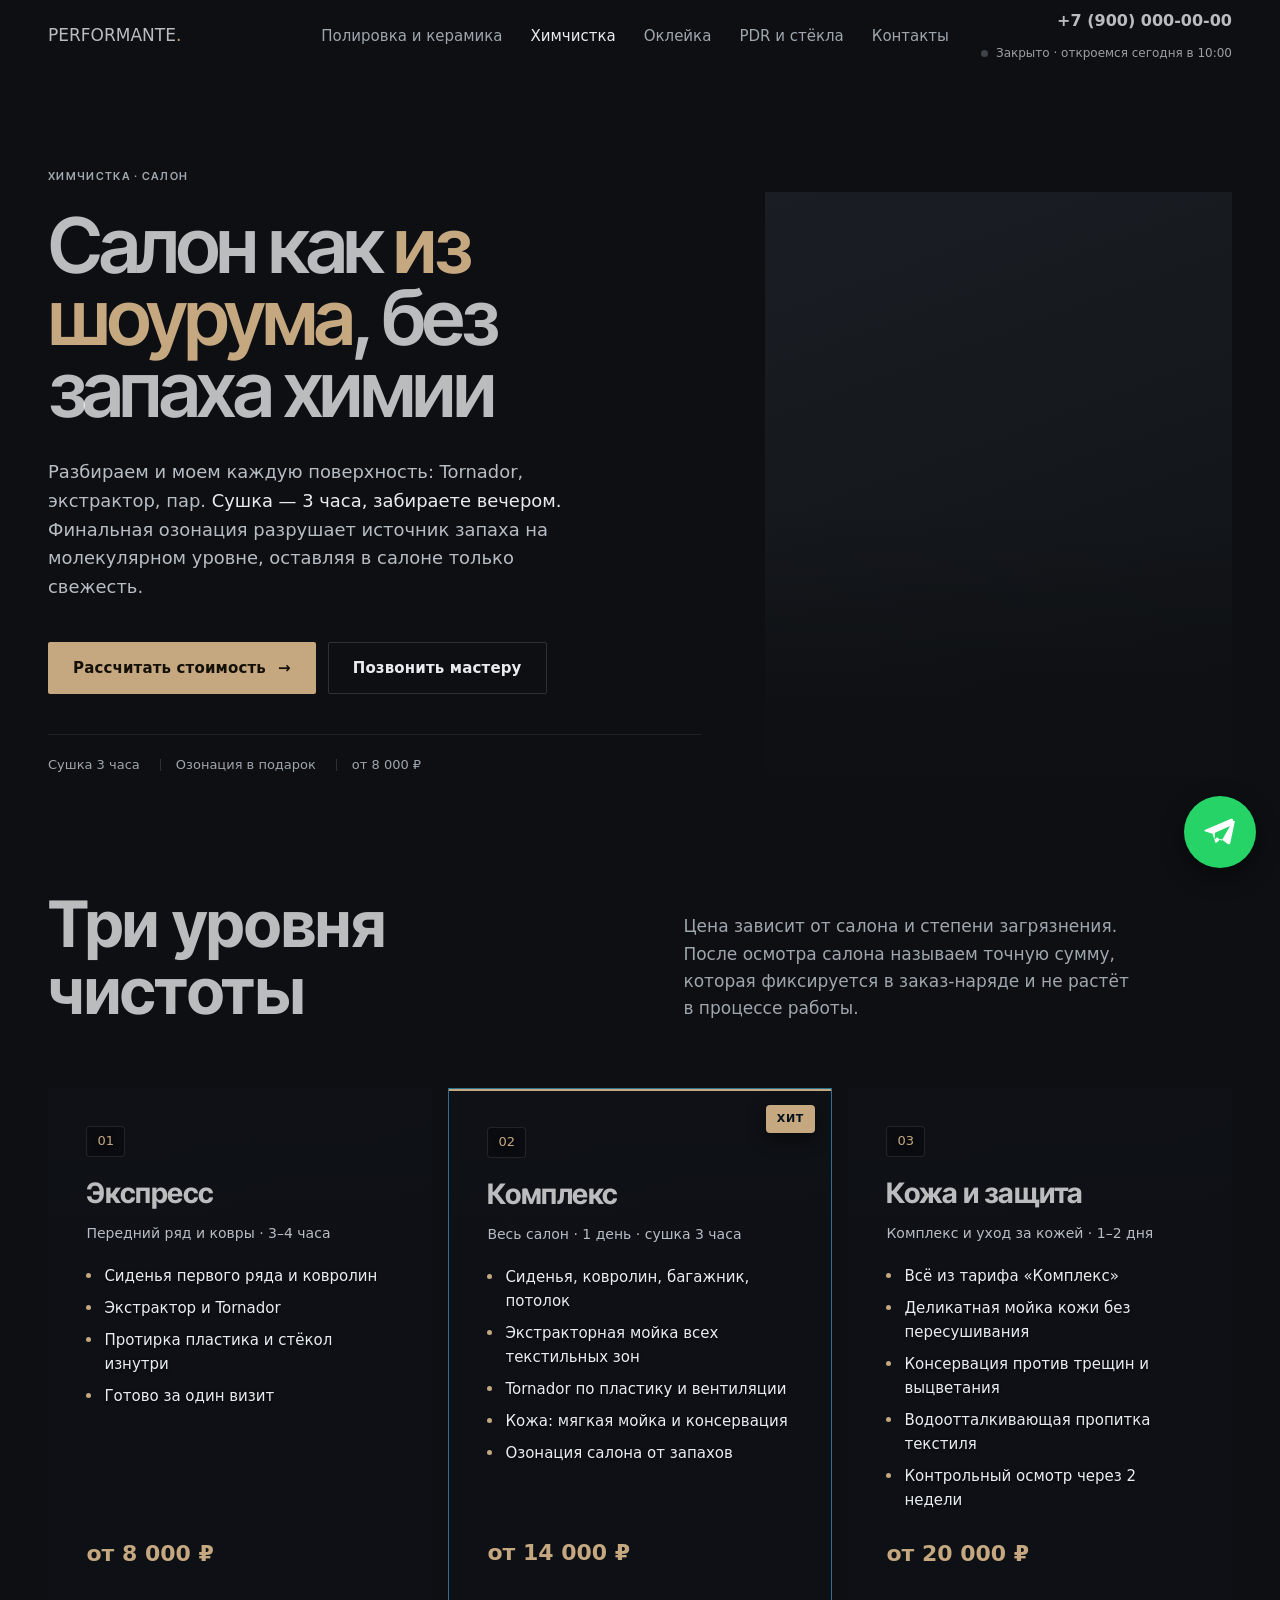
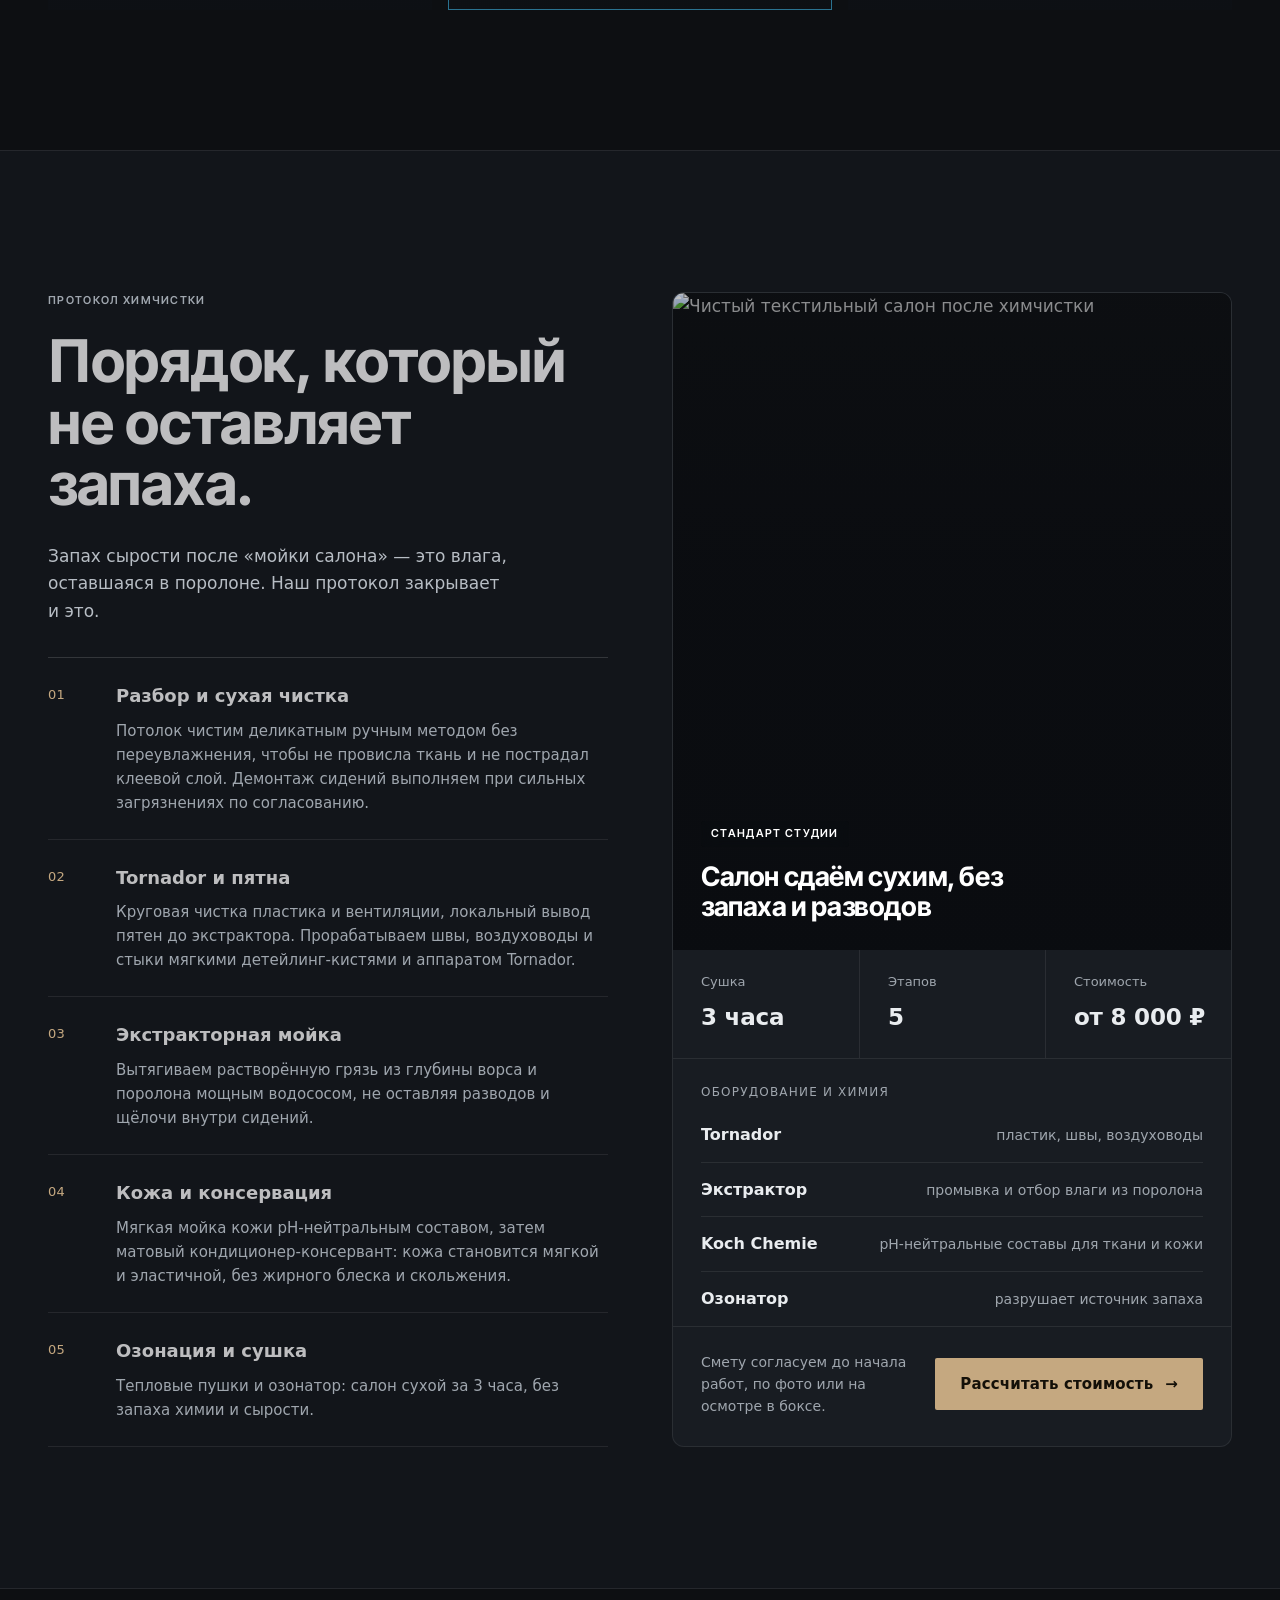
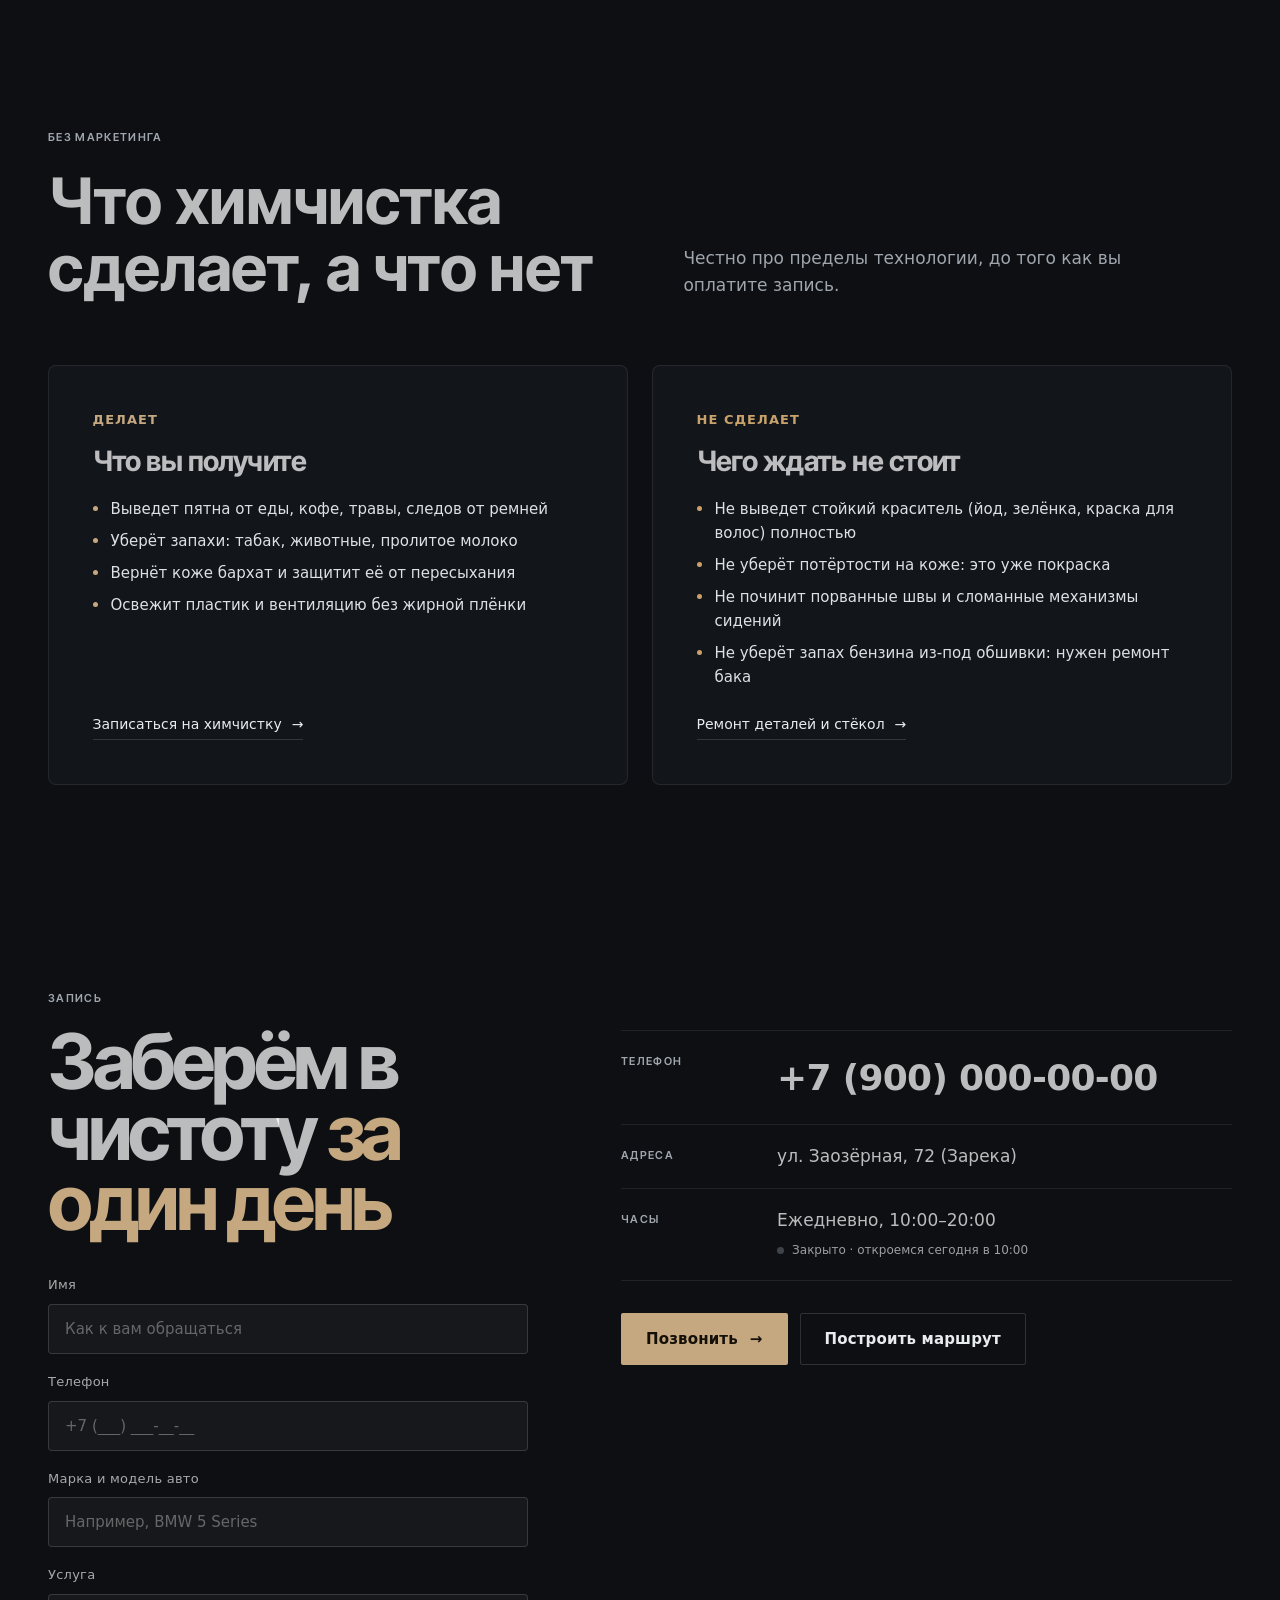
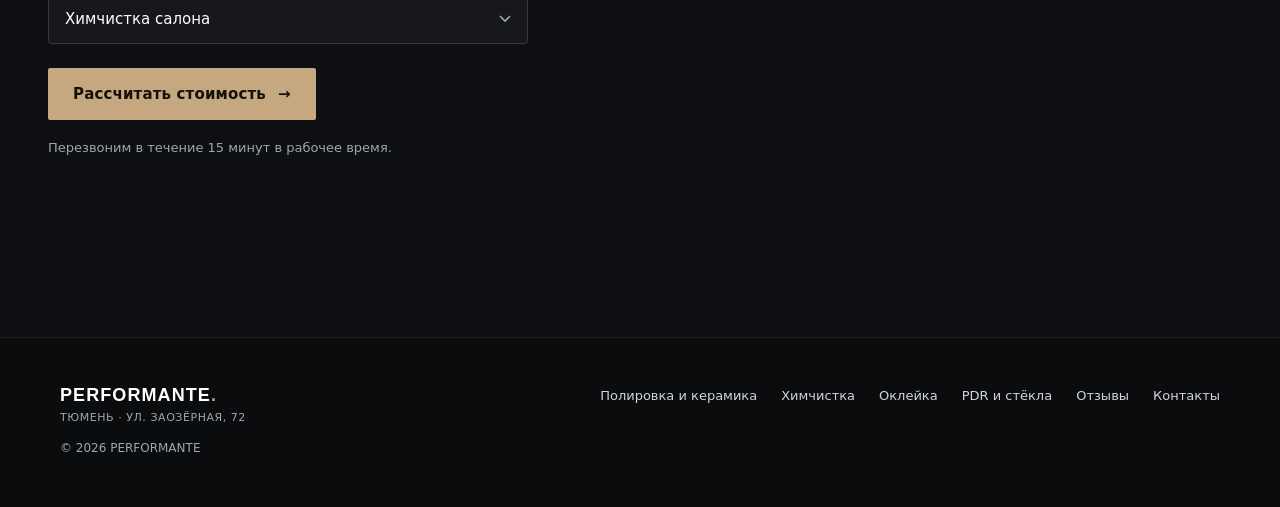
==== commit 4ef495ec: "feat: unified footer, Tyumen map, corrected tariffs and forms - footer: strict two-column layout in " ====
--- a/himchistka.html
+++ b/himchistka.html
@@ -318,12 +318,6 @@
           <label class="field">Марка и модель авто
             <input type="text" name="car" required maxlength="80" placeholder="Например, BMW 5 Series">
           </label>
-          <label class="field">Студия
-            <select name="branch" required>
-              <option value="ул. Заозёрная, 72">ул. Заозёрная, 72 (Зарека)</option>
-              <option value="ул. Заозёрная, 72">ул. Заозёрная, 72 (Зарека)</option>
-            </select>
-          </label>
           <label class="field">Услуга
             <select name="service" required>
               <option value="Полировка и керамика">Полировка и керамика</option>
@@ -370,22 +364,25 @@
 
 <!-- ===== Футер ===== -->
 <footer class="footer">
-    <div class="footer-brand">
-      <a class="logo-text" href="index.html">PERFORMANTE</a>
-      <p class="footer-desc">Студия профессионального детейлинга в Тюмени. Восстановительная полировка, премиальные керамические составы Gyeon, локальная смета и гарантия.</p>
-      <small class="footer-meta">г. Тюмень, ул. Заозёрная, 72 · Ежедневно</small>
-    </div>
-    <nav aria-label="Навигация в подвале">
-      <a href="keramika.html">Полировка и керамика</a>
-      <a href="himchistka.html">Химчистка</a>
-      <a href="okleyka.html">Оклейка</a>
-      <a href="pdr-stekla.html">PDR и стёкла</a>
-      <a href="index.html#reviews">Отзывы</a>
-      <a href="kontakty.html">Контакты</a>
-    </nav>
-    <p class="foot-copy">© <span id="year">2026</span> PERFORMANTE</p>
-  </div>
-</footer>
+    <div class="footer-container">
+      <div class="footer-left">
+        <a class="logo footer-logo" href="index.html" aria-label="PERFORMANTE">
+          <span class="logo-title">PERFORMANTE<span class="logo-accent">.</span></span>
+          <small>ТЮМЕНЬ · УЛ. ЗАОЗЁРНАЯ, 72</small>
+        </a>
+        <p class="footer-copy">© 2026 PERFORMANTE</p>
+      </div>
+
+      <nav class="footer-nav" aria-label="Навигация в подвале">
+        <a href="keramika.html">Полировка и керамика</a>
+        <a href="himchistka.html">Химчистка</a>
+        <a href="okleyka.html">Оклейка</a>
+        <a href="pdr-stekla.html">PDR и стёкла</a>
+        <a href="index.html#reviews">Отзывы</a>
+        <a href="kontakty.html">Контакты</a>
+      </nav>
+    </div>
+  </footer>
 
 <!-- ===== Липкая мобильная панель ===== -->
 <div class="mbar" role="region" aria-label="Быстрая связь">
@@ -482,7 +479,6 @@
       var name = form.elements.name.value.trim();
       var phone = form.elements.phone.value.trim();
       var car = form.elements.car.value.trim();
-      var branch = form.elements.branch.value;
       var service = form.elements.service.value;
       form.classList.add('was-validated');
       if (name.length < 2 || phone.replace(/\D/g, '').length < 10 || car.length < 2 || service === '') {
@@ -501,7 +497,6 @@
           name: name,
           phone: phone,
           car: car,
-          branch: branch,
           service: service,
           page: form.elements.page ? form.elements.page.value : ''
         })
--- a/assets/style.css
+++ b/assets/style.css
@@ -247,12 +247,83 @@
 .map iframe{position:absolute;inset:0;width:100%;height:100%;border:0;filter:invert(90%) hue-rotate(180deg) brightness(95%) contrast(90%)}
 
 /* ===== Футер ===== */
-.footer{border-top:1px solid var(--line);padding:48px 0 40px}
-.footer .wrap{display:flex;flex-wrap:wrap;gap:24px 48px;align-items:flex-start;justify-content:space-between}
-.footer nav{display:flex;flex-wrap:wrap;gap:12px 28px}
-.footer nav a{color:var(--muted);font-size:15px}
-.footer nav a:hover{color:var(--text)}
-.footer .mono,.footer .foot-copy{color:var(--muted);font-size:13px}
+.footer {
+  background: #0B0C0E;
+  border-top: 1px solid rgba(255, 255, 255, 0.08);
+  padding: 48px 0;
+}
+
+.footer-container {
+  max-width: 1200px;
+  margin: 0 auto;
+  padding: 0 20px;
+  display: flex;
+  justify-content: space-between;
+  align-items: flex-start;
+}
+
+.footer-left {
+  display: flex;
+  flex-direction: column;
+  gap: 16px;
+}
+
+.footer-logo {
+  display: flex;
+  flex-direction: column;
+  gap: 4px;
+  text-decoration: none;
+}
+
+.footer-logo .logo-title {
+  font-family: 'Montserrat', sans-serif;
+  font-weight: 700;
+  font-size: 18px;
+  letter-spacing: 0.06em;
+  color: #FFFFFF;
+}
+
+.footer-logo .logo-accent { color: var(--accent, #C5A880); }
+
+.footer-logo small {
+  font-size: 11px;
+  letter-spacing: 0.05em;
+  color: var(--muted, #8E95A2);
+  text-transform: uppercase;
+  margin-top: 4px;
+}
+
+.footer-copy {
+  font-size: 12px;
+  color: var(--muted, #8E95A2);
+  margin: 0;
+}
+
+.footer-nav {
+  display: flex;
+  align-items: center;
+  gap: 24px;
+  flex-wrap: wrap;
+}
+
+.footer-nav a {
+  font-size: 13px;
+  color: #D1D5DB;
+  text-decoration: none;
+  transition: color 0.2s ease;
+}
+
+.footer-nav a:hover { color: var(--accent, #C5A880); }
+
+/* Плавающая кнопка связи */
+.floating-btn, .whatsapp-float, .tg-float {
+  background: var(--accent, #C5A880) !important;
+}
+
+@media (max-width: 768px) {
+  .footer-container { flex-direction: column; gap: 32px; }
+  .footer-nav { flex-direction: column; align-items: flex-start; gap: 14px; }
+}
 
 /* ===== Липкая мобильная панель ===== */
 .mbar{display:none}
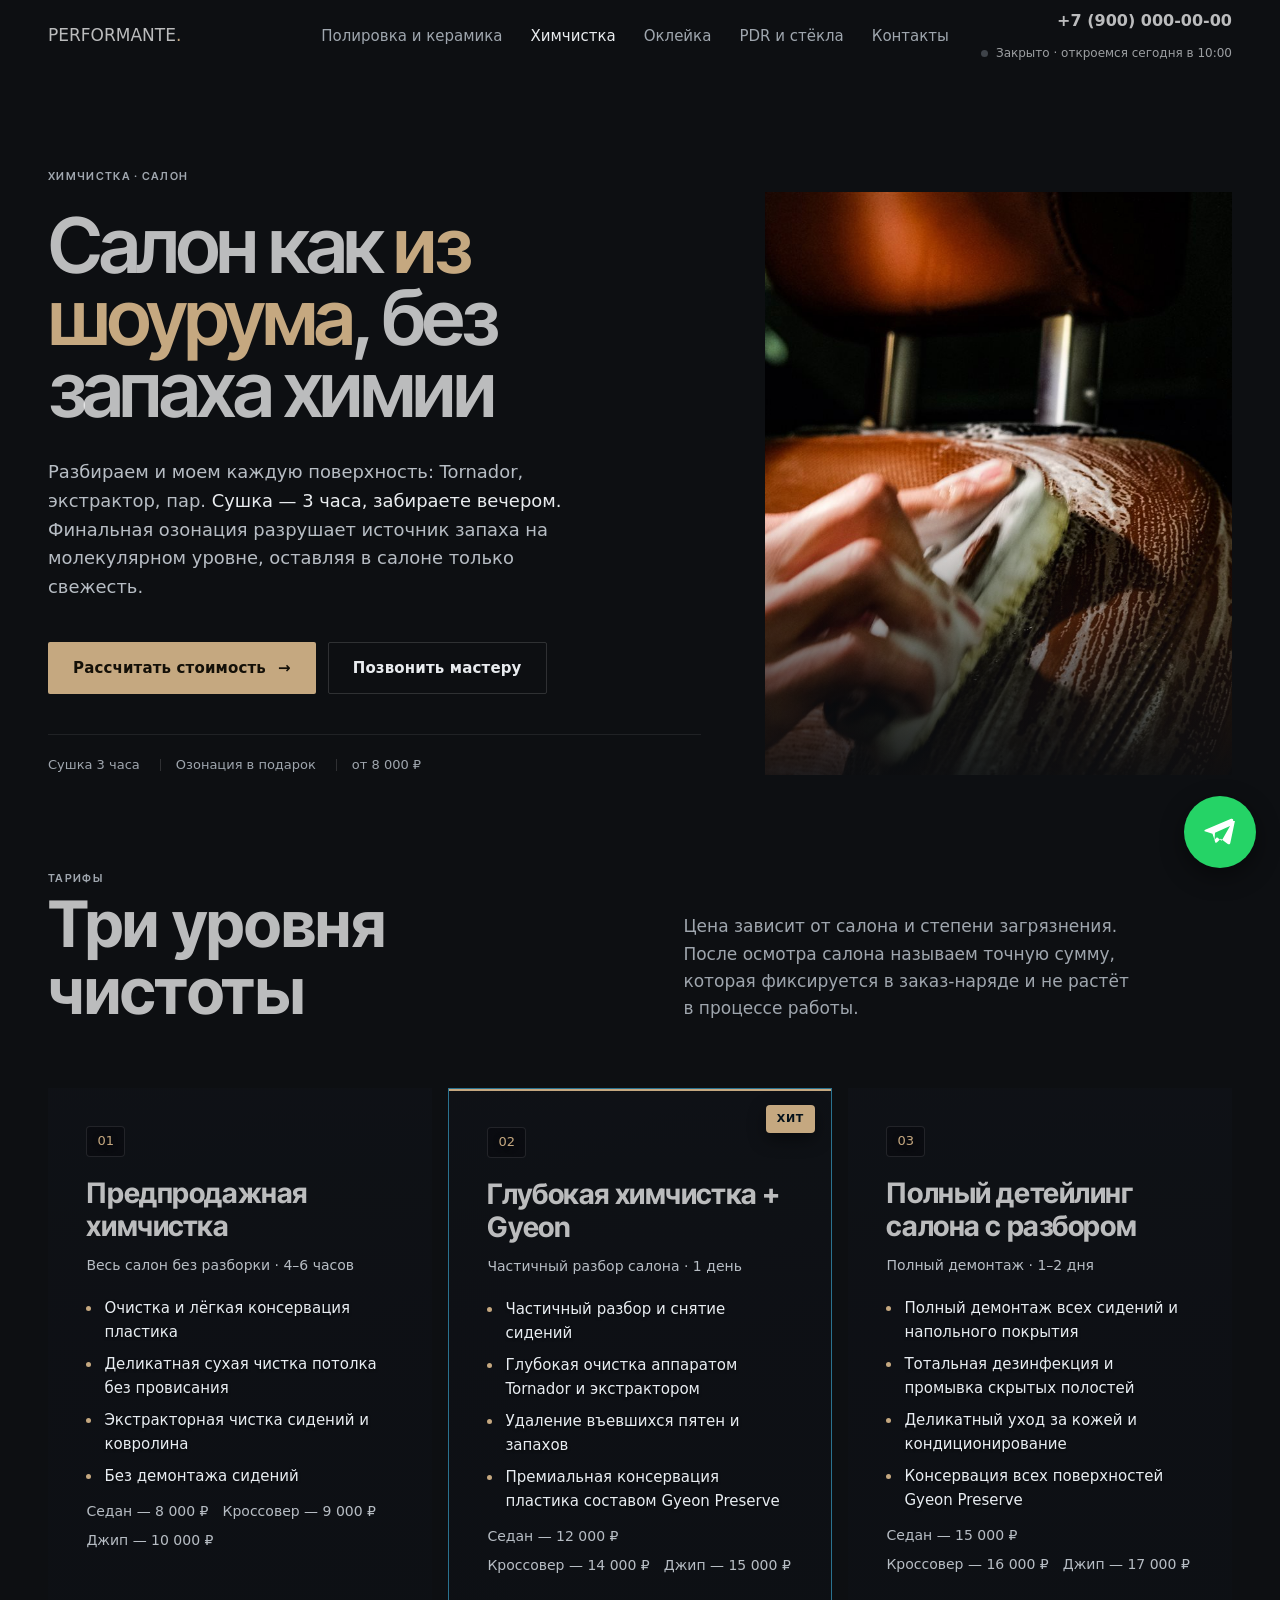
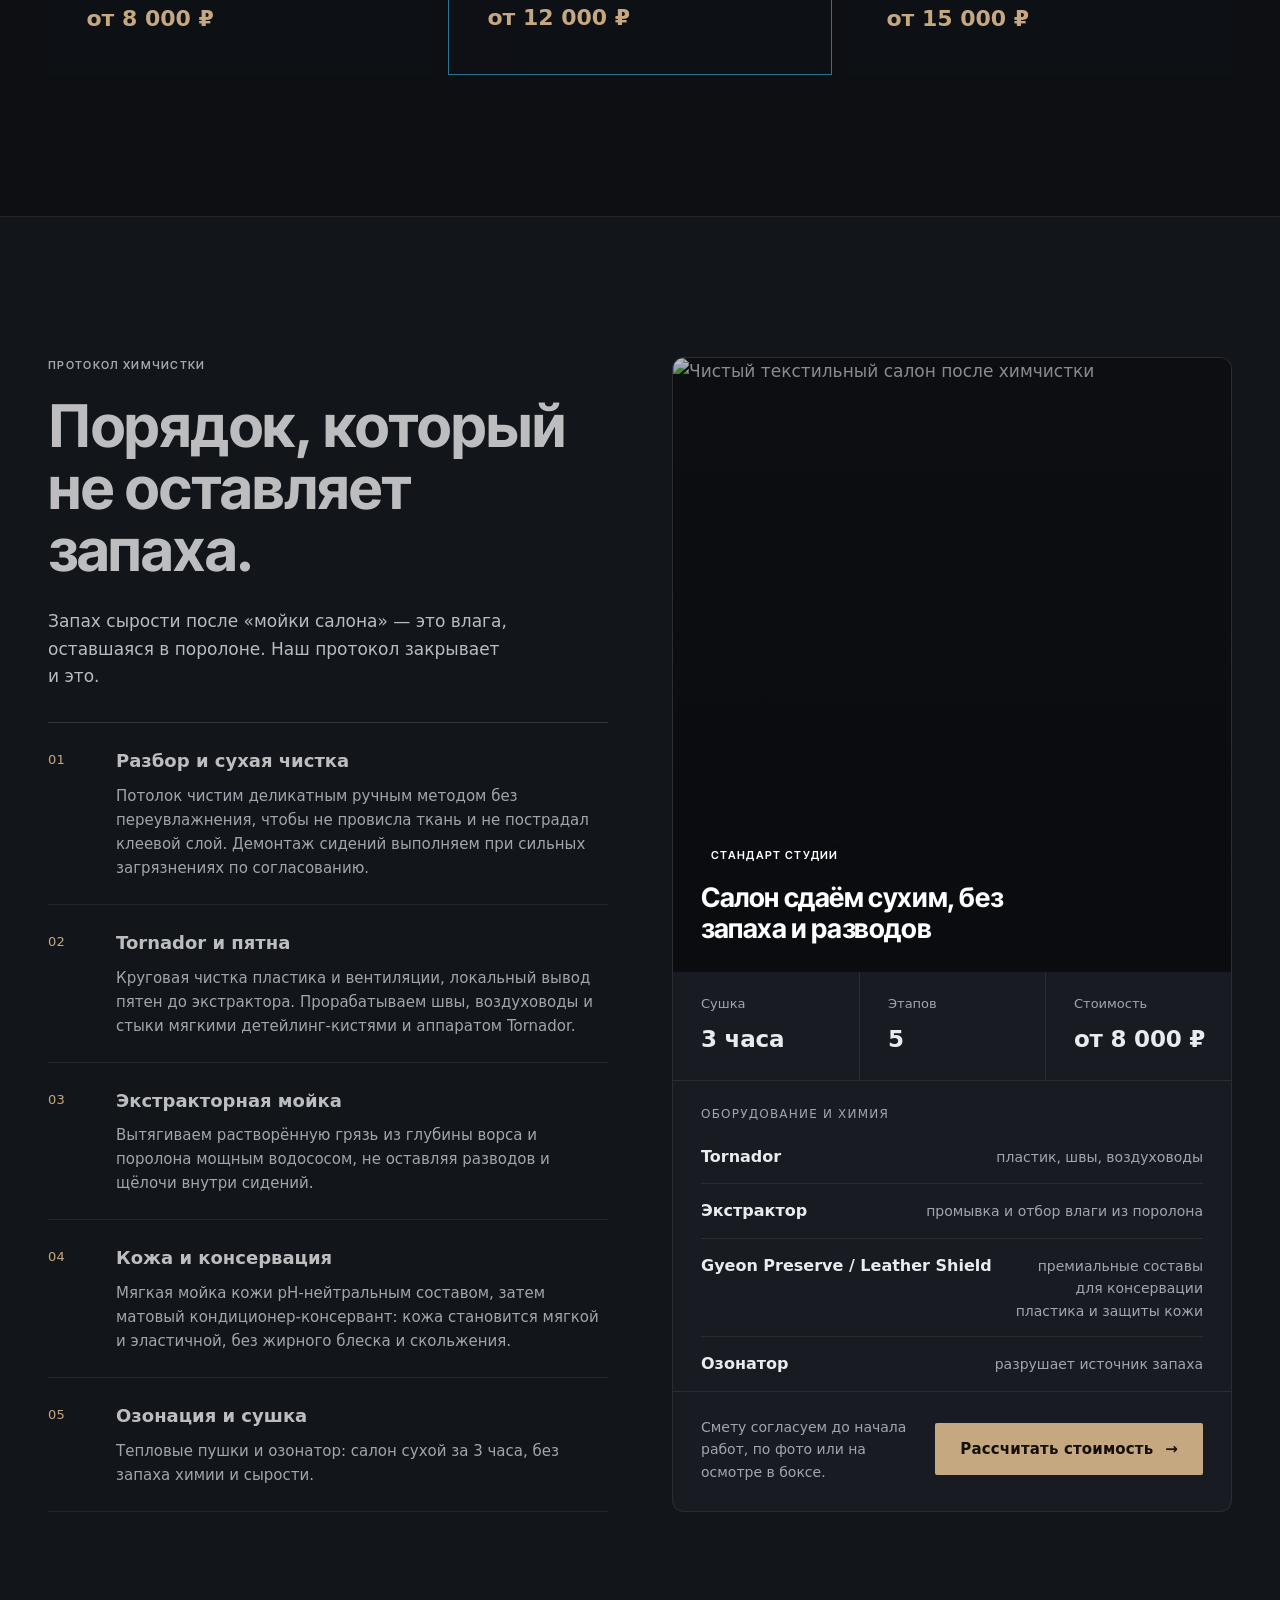
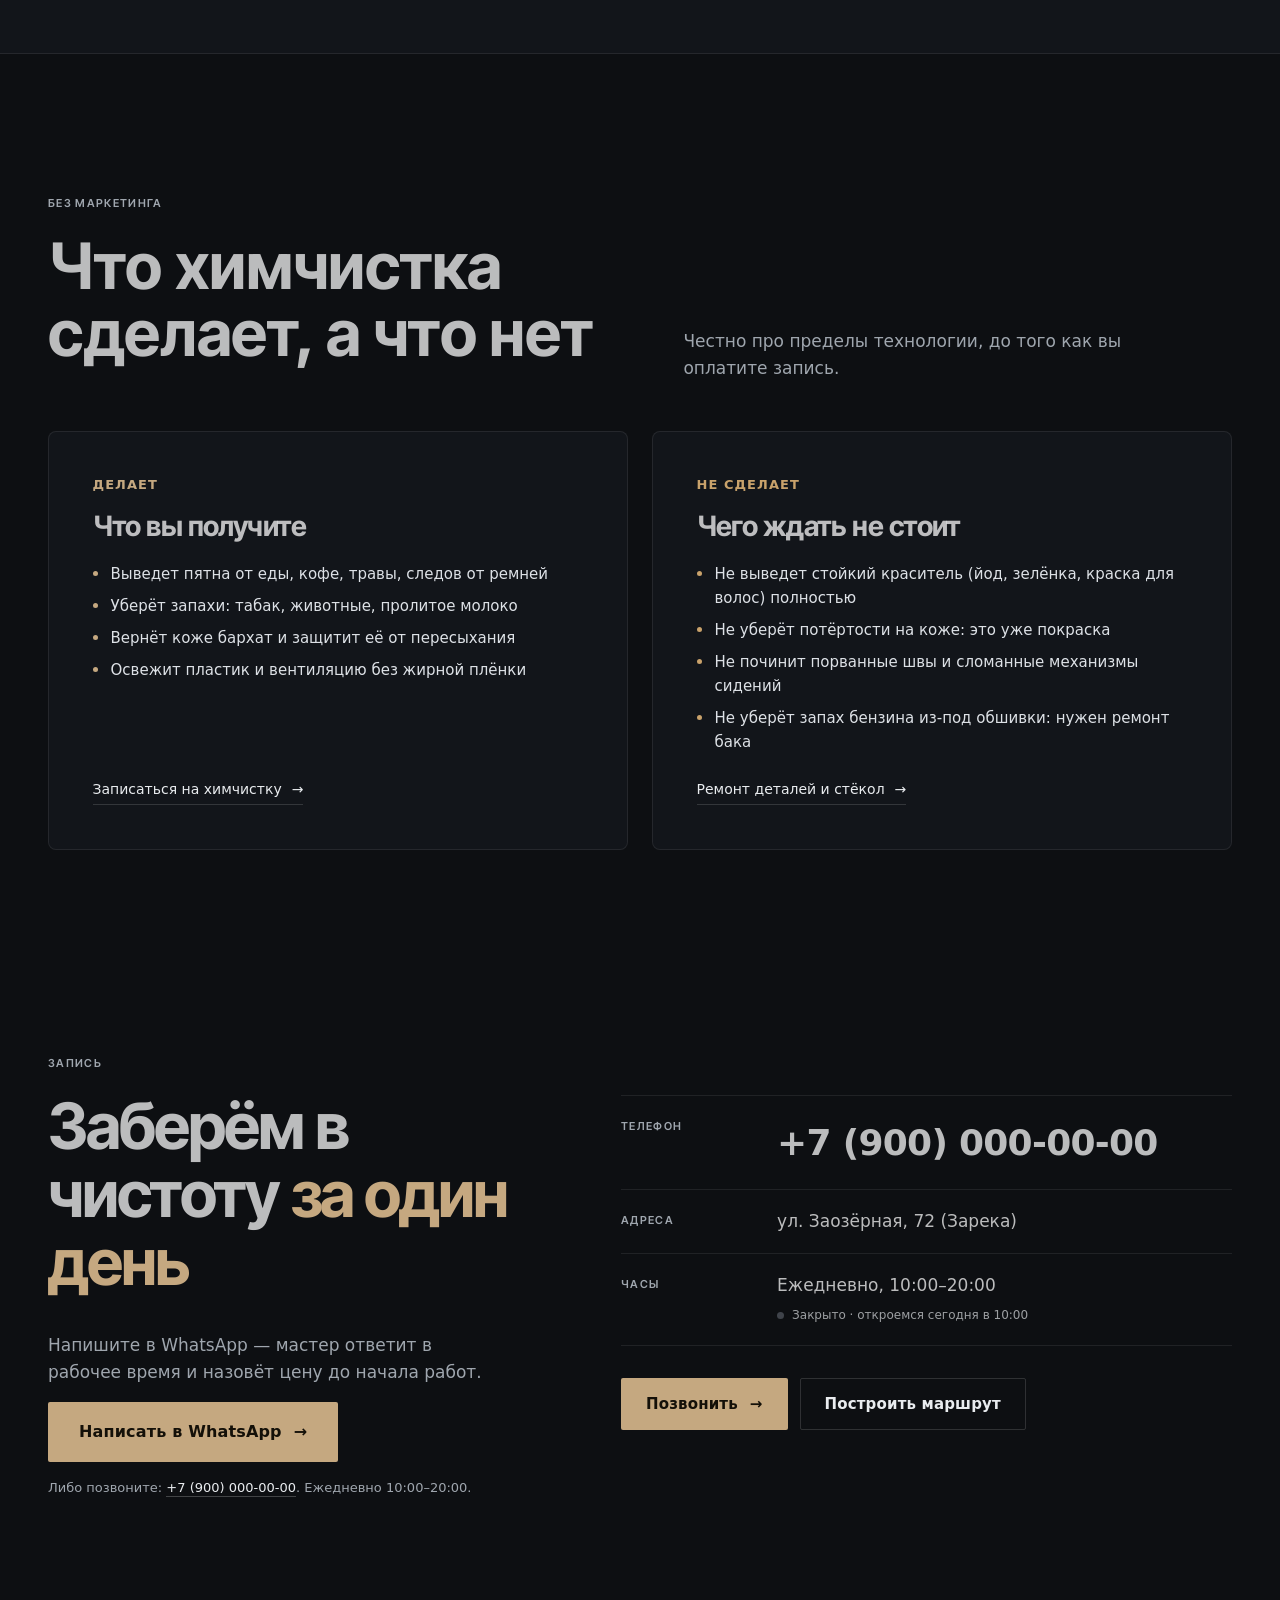
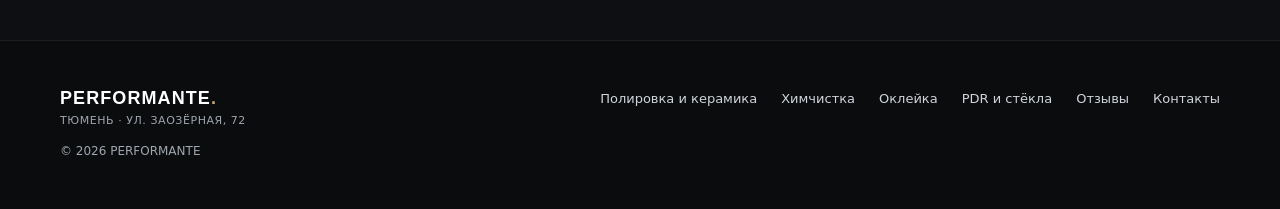
==== commit 15ae56c8: "Fix" ====
--- a/himchistka.html
+++ b/himchistka.html
@@ -1,5 +1,5 @@
 <!DOCTYPE html>
-<html lang="ru">
+<html lang="ru" class="no-js">
 <head>
 <meta charset="UTF-8">
 <meta name="viewport" content="width=device-width, initial-scale=1, viewport-fit=cover">
@@ -44,6 +44,7 @@
 </script>
 </head>
 <body>
+<script>document.documentElement.classList.remove('no-js')</script>
 <a class="skip" href="#main">Перейти к содержанию</a>
 
 <!-- ===== Шапка ===== -->
@@ -104,9 +105,9 @@
 
         <figure class="hero-photo reveal" style="margin:0" data-img>
           <img
-            src="https://images.unsplash.com/photo-1607860108855-64acf2078ed9?auto=format&fit=crop&w=1400&q=80"
-            alt="Мастер чистит сиденье автомобиля экстрактором"
-            width="1400" height="1750" fetchpriority="high">
+            src="assets/detailing-interior.jpg"
+            alt="Мастер наносит пену на кожаное сиденье автомобиля кистью при химчистке салона"
+            width="1600" height="900" fetchpriority="high">
         </figure>
       </div>
     </div>
@@ -132,14 +133,15 @@
           </div>
           <div class="card-body">
             <p class="num mono">01</p>
-            <h3>Экспресс</h3>
-            <p class="card-meta">Передний ряд и ковры · 3–4 часа</p>
+            <h3>Предпродажная химчистка</h3>
+            <p class="card-meta">Весь салон без разборки · 4–6 часов</p>
             <ul class="bullets">
-              <li>Сиденья первого ряда и ковролин</li>
-              <li>Экстрактор и Tornador</li>
-              <li>Протирка пластика и стёкол изнутри</li>
-              <li>Готово за один визит</li>
+              <li>Очистка и лёгкая консервация пластика</li>
+              <li>Деликатная сухая чистка потолка без провисания</li>
+              <li>Экстракторная чистка сидений и ковролина</li>
+              <li>Без демонтажа сидений</li>
             </ul>
+            <p class="card-meta price-line"><span class="pw">Седан — 8 000 ₽</span><span class="pw">Кроссовер — 9 000 ₽</span><span class="pw">Джип — 10 000 ₽</span></p>
             <span class="price">от 8 000 ₽</span>
           </div>
         </article>
@@ -153,16 +155,16 @@
           </div>
           <div class="card-body">
             <p class="num mono">02</p>
-            <h3>Комплекс</h3>
-            <p class="card-meta">Весь салон · 1 день · сушка 3 часа</p>
+            <h3>Глубокая химчистка + Gyeon</h3>
+            <p class="card-meta">Частичный разбор салона · 1 день</p>
             <ul class="bullets">
-              <li>Сиденья, ковролин, багажник, потолок</li>
-              <li>Экстракторная мойка всех текстильных зон</li>
-              <li>Tornador по пластику и вентиляции</li>
-              <li>Кожа: мягкая мойка и консервация</li>
-              <li>Озонация салона от запахов</li>
+              <li>Частичный разбор и снятие сидений</li>
+              <li>Глубокая очистка аппаратом Tornador и экстрактором</li>
+              <li>Удаление въевшихся пятен и запахов</li>
+              <li>Премиальная консервация пластика составом Gyeon Preserve</li>
             </ul>
-            <span class="price">от 14 000 ₽</span>
+            <p class="card-meta price-line"><span class="pw">Седан — 12 000 ₽</span><span class="pw">Кроссовер — 14 000 ₽</span><span class="pw">Джип — 15 000 ₽</span></p>
+            <span class="price">от 12 000 ₽</span>
           </div>
         </article>
 
@@ -174,16 +176,16 @@
           </div>
           <div class="card-body">
             <p class="num mono">03</p>
-            <h3>Кожа и защита</h3>
-            <p class="card-meta">Комплекс и уход за кожей · 1–2 дня</p>
+            <h3>Полный детейлинг салона с разбором</h3>
+            <p class="card-meta">Полный демонтаж · 1–2 дня</p>
             <ul class="bullets">
-              <li>Всё из тарифа «Комплекс»</li>
-              <li>Деликатная мойка кожи без пересушивания</li>
-              <li>Консервация против трещин и выцветания</li>
-              <li>Водоотталкивающая пропитка текстиля</li>
-              <li>Контрольный осмотр через 2 недели</li>
+              <li>Полный демонтаж всех сидений и напольного покрытия</li>
+              <li>Тотальная дезинфекция и промывка скрытых полостей</li>
+              <li>Деликатный уход за кожей и кондиционирование</li>
+              <li>Консервация всех поверхностей Gyeon Preserve</li>
             </ul>
-            <span class="price">от 20 000 ₽</span>
+            <p class="card-meta price-line"><span class="pw">Седан — 15 000 ₽</span><span class="pw">Кроссовер — 16 000 ₽</span><span class="pw">Джип — 17 000 ₽</span></p>
+            <span class="price">от 15 000 ₽</span>
           </div>
         </article>
       </div>
@@ -249,7 +251,7 @@
           <ul class="std-list">
             <li><span class="std-name">Tornador</span><span class="std-note">пластик, швы, воздуховоды</span></li>
             <li><span class="std-name">Экстрактор</span><span class="std-note">промывка и отбор влаги из поролона</span></li>
-            <li><span class="std-name">Koch Chemie</span><span class="std-note">pH-нейтральные составы для ткани и кожи</span></li>
+            <li><span class="std-name">Gyeon Preserve / Leather Shield</span><span class="std-note">премиальные составы для консервации пластика и защиты кожи</span></li>
             <li><span class="std-name">Озонатор</span><span class="std-note">разрушает источник запаха</span></li>
           </ul>
         </div>
@@ -305,33 +307,13 @@
     <div class="wrap contacts-grid">
       <div>
         <p class="label reveal"><span class="tick"></span>Запись</p>
-        <h2 id="form-title" class="reveal" style="margin-top:20px;font-size:clamp(40px,6vw,84px)">Заберём в чистоту <span class="chrome">за один день</span></h2>
-
-        <form class="lead-form reveal" id="lead" action="/api/lead" method="post" novalidate>
-          <input type="hidden" name="page" value="himchistka">
-          <label class="field">Имя
-            <input type="text" name="name" autocomplete="name" required minlength="2" maxlength="60" placeholder="Как к вам обращаться">
-          </label>
-          <label class="field">Телефон
-            <input type="tel" name="phone" autocomplete="tel" inputmode="tel" required placeholder="+7 (___) ___-__-__">
-          </label>
-          <label class="field">Марка и модель авто
-            <input type="text" name="car" required maxlength="80" placeholder="Например, BMW 5 Series">
-          </label>
-          <label class="field">Услуга
-            <select name="service" required>
-              <option value="Полировка и керамика">Полировка и керамика</option>
-              <option value="Химчистка салона" selected>Химчистка салона</option>
-              <option value="Оклейка защитной плёнкой">Оклейка защитной плёнкой</option>
-              <option value="PDR и ремонт стёкол">PDR и ремонт стёкол</option>
-              <option value="Комплексный детейлинг">Комплексный детейлинг</option>
-            </select>
-          </label>
-          <input class="hp" type="text" name="website" tabindex="-1" autocomplete="off" aria-hidden="true">
-          <button class="btn btn-primary" type="submit">Рассчитать стоимость <span class="arr" aria-hidden="true">→</span></button>
-          <p class="form-note">Перезвоним в течение 15 минут в рабочее время.</p>
-          <p class="form-status" role="status" aria-live="polite" data-form-status></p>
-        </form>
+        <h2 id="form-title" class="reveal" style="margin-top:20px">Заберём в чистоту <span class="chrome">за один день</span></h2>
+
+        <div class="lead-cta reveal">
+          <p class="lead-cta-lead">Напишите в WhatsApp — мастер ответит в рабочее время и назовёт цену до начала работ.</p>
+          <a class="btn btn-accent" href="https://wa.me/79000000000?text=%D0%97%D0%B4%D1%80%D0%B0%D0%B2%D1%81%D1%82%D0%B2%D1%83%D0%B9%D1%82%D0%B5%21%20%D0%A5%D0%BE%D1%87%D1%83%20%D0%B7%D0%B0%D0%BF%D0%B8%D1%81%D0%B0%D1%82%D1%8C%D1%81%D1%8F%20%D0%BD%D0%B0%3A%20%D0%A5%D0%B8%D0%BC%D1%87%D0%B8%D1%81%D1%82%D0%BA%D0%B0%20%D1%81%D0%B0%D0%BB%D0%BE%D0%BD%D0%B0.%20%D0%90%D0%B2%D1%82%D0%BE%D0%BC%D0%BE%D0%B1%D0%B8%D0%BB%D1%8C%3A%20" target="_blank" rel="noopener">Написать в WhatsApp <span class="arr" aria-hidden="true">→</span></a>
+          <p class="form-note">Либо позвоните: <a href="tel:+79000000000">+7 (900) 000-00-00</a>. Ежедневно 10:00–20:00.</p>
+        </div>
       </div>
 
       <div>
@@ -470,47 +452,6 @@
     targets.forEach(function (el) { el.classList.add('is-in'); });
   }
 
-    /* ---- Форма заявки ---- */
-  var form = document.getElementById('lead');
-  if (form) {
-    var statusEl = form.querySelector('[data-form-status]');
-    form.addEventListener('submit', function (e) {
-      e.preventDefault();
-      var name = form.elements.name.value.trim();
-      var phone = form.elements.phone.value.trim();
-      var car = form.elements.car.value.trim();
-      var service = form.elements.service.value;
-      form.classList.add('was-validated');
-      if (name.length < 2 || phone.replace(/\D/g, '').length < 10 || car.length < 2 || service === '') {
-        statusEl.classList.add('is-error');
-        statusEl.textContent = 'Заполните имя, телефон, марку авто и выберите услугу.';
-        return;
-      }
-      statusEl.classList.remove('is-error');
-      statusEl.textContent = 'Отправляем…';
-      var btn = form.querySelector('button[type="submit"]');
-      btn.disabled = true;
-      fetch(form.action, {
-        method: 'POST',
-        headers: { 'Content-Type': 'application/json' },
-        body: JSON.stringify({
-          name: name,
-          phone: phone,
-          car: car,
-          service: service,
-          page: form.elements.page ? form.elements.page.value : ''
-        })
-      }).then(function (r) {
-        if (!r.ok) throw new Error('bad status');
-        statusEl.textContent = 'Заявка принята. Мастер перезвонит в течение 15 минут в рабочее время.';
-        form.reset();
-      }).catch(function () {
-        statusEl.textContent = 'Не отправилось. Позвоните нам: +7 (900) 000-00-00.';
-      }).finally(function () {
-        btn.disabled = false;
-      });
-    });
-  }
 
   /* ---- Год ---- */
   var y = document.getElementById('year');
--- a/assets/style.css
+++ b/assets/style.css
@@ -78,6 +78,8 @@
 .btn-primary:hover{background:#D4BC96}
 .btn-ghost{border-color:var(--line-2);color:var(--text)}
 .btn-ghost:hover{border-color:var(--text)}
+.btn-accent{background:var(--accent);color:var(--accent-ink);height:60px;padding:0 30px;font-size:16px}
+.btn-accent:hover{background:#D4BC96}
 .btn .arr{transition:transform .25s var(--ease)}
 .btn:hover .arr{transform:translateX(4px)}
 
@@ -237,14 +239,15 @@
 .locate{padding-bottom:0}
 .contacts-grid{display:grid;grid-template-columns:1fr 1.2fr;gap:clamp(32px,5vw,72px);align-items:stretch}
 .contacts{padding-top:clamp(40px,5vw,64px)}
-.contacts h2{font-size:clamp(56px,9vw,132px);line-height:.92;letter-spacing:-.045em}
+.contacts h2{font-size:clamp(38px,5vw,76px);line-height:1.06;letter-spacing:-.03em;max-width:16ch}
 .c-list{margin-top:40px;display:grid;gap:0;border-top:1px solid var(--line)}
 .c-row{display:grid;grid-template-columns:140px 1fr;gap:16px;padding:18px 0;border-bottom:1px solid var(--line)}
 .c-row .label{padding-top:4px}
 .c-phone{font-size:clamp(26px,3vw,36px);font-weight:600;letter-spacing:-.02em}
 .c-cta{display:flex;flex-wrap:wrap;gap:12px;margin-top:32px}
-.map{position:relative;min-height:440px;background:var(--bg-2);border:1px solid rgba(255,255,255,.08);overflow:hidden}
-.map iframe{position:absolute;inset:0;width:100%;height:100%;border:0;filter:invert(90%) hue-rotate(180deg) brightness(95%) contrast(90%)}
+.map{position:relative;height:clamp(380px,48vh,520px);min-height:380px;background:var(--bg-2);border:1px solid rgba(255,255,255,.08);border-radius:8px;overflow:hidden;isolation:isolate}
+.map::before{content:"";position:absolute;inset:0;z-index:0;background:radial-gradient(circle at 50% 50%,#1a1f26 0%,var(--bg-2) 70%)}
+.map iframe{position:absolute;inset:0;z-index:1;width:100%;height:100%;border:0;display:block;filter:invert(90%) hue-rotate(180deg) brightness(95%) contrast(90%)}
 
 /* ===== Футер ===== */
 .footer {
@@ -328,9 +331,12 @@
 /* ===== Липкая мобильная панель ===== */
 .mbar{display:none}
 
-/* ===== Появление ===== */
-.reveal{opacity:0;transform:translateY(24px);transition:opacity .9s var(--ease),transform .9s var(--ease)}
-.reveal.is-in{opacity:1;transform:none}
+/* ===== Появление =====
+   Важно: без прозрачности. Если IntersectionObserver не сработает
+   (headless-рендер, сбой JS, отключённые скрипты) — контент всё равно
+   виден, максимум на 18px ниже. Скрывать контент через opacity:0 нельзя. */
+.reveal{transform:translateY(18px);transition:transform .8s var(--ease)}
+.reveal.is-in{transform:none}
 
 /* ===== Адаптив ===== */
 @media (max-width:1080px){
@@ -375,6 +381,8 @@
   .reveal{opacity:1;transform:none}
   .draw{stroke-dashoffset:0}
 }
+/* Без JS контент не должен зависеть от IntersectionObserver */
+.no-js .reveal{opacity:1;transform:none;transition:none}
 
 /* ===================================================================
    Компоненты внутренних страниц: формы, До/После, тарифы, сравнение, карта
@@ -411,7 +419,14 @@
 .lead-form.was-validated :invalid{border-color:#F07171}
 .lead-form .btn{justify-self:start;margin-top:6px}
 .form-note{font-size:13px;color:var(--muted);margin:0}
+.form-note a{color:var(--text);border-bottom:1px solid rgba(255,255,255,.22);padding-bottom:1px}
+.form-note a:hover{border-color:var(--accent)}
+/* CTA-блок записи через мессенджер (замена формы без бэкенда) */
+.lead-cta{display:grid;gap:16px;justify-items:start;max-width:520px;margin-top:36px}
+.lead-cta .btn{justify-self:start}
+.lead-cta-lead{max-width:460px;margin:0;font-size:17px;line-height:1.6;color:var(--muted)}
 .form-status{min-height:1.4em;font-size:14px;color:var(--cyan);margin:0}
+.form-sub{max-width:520px;margin:0 0 28px;font-size:17px;line-height:1.6;color:var(--muted)}
 .form-status.is-error{color:#F07171}
 .hp{position:absolute!important;left:-9999px!important;width:1px;height:1px;opacity:0}
 
@@ -443,6 +458,8 @@
 .tiers .card.is-featured{outline:1px solid rgba(63,192,240,.55);outline-offset:-1px;border:1px solid transparent}
 .tiers .card.is-featured::before{content:"";position:absolute;left:0;right:0;top:0;height:2px;background:var(--cyan);z-index:2}
 .card-meta{margin:8px 0 0;font-size:14px;color:var(--muted);font-variant-numeric:tabular-nums}
+.price-line{display:flex;flex-wrap:wrap;gap:6px 14px;margin-top:16px}
+.price-line .pw{white-space:nowrap}
 .price{color:var(--accent);display:block;margin-top:18px;font-size:22px;font-weight:600;color:var(--text);font-variant-numeric:tabular-nums}
 .price small{font-size:14px;font-weight:400;color:var(--muted)}
 
